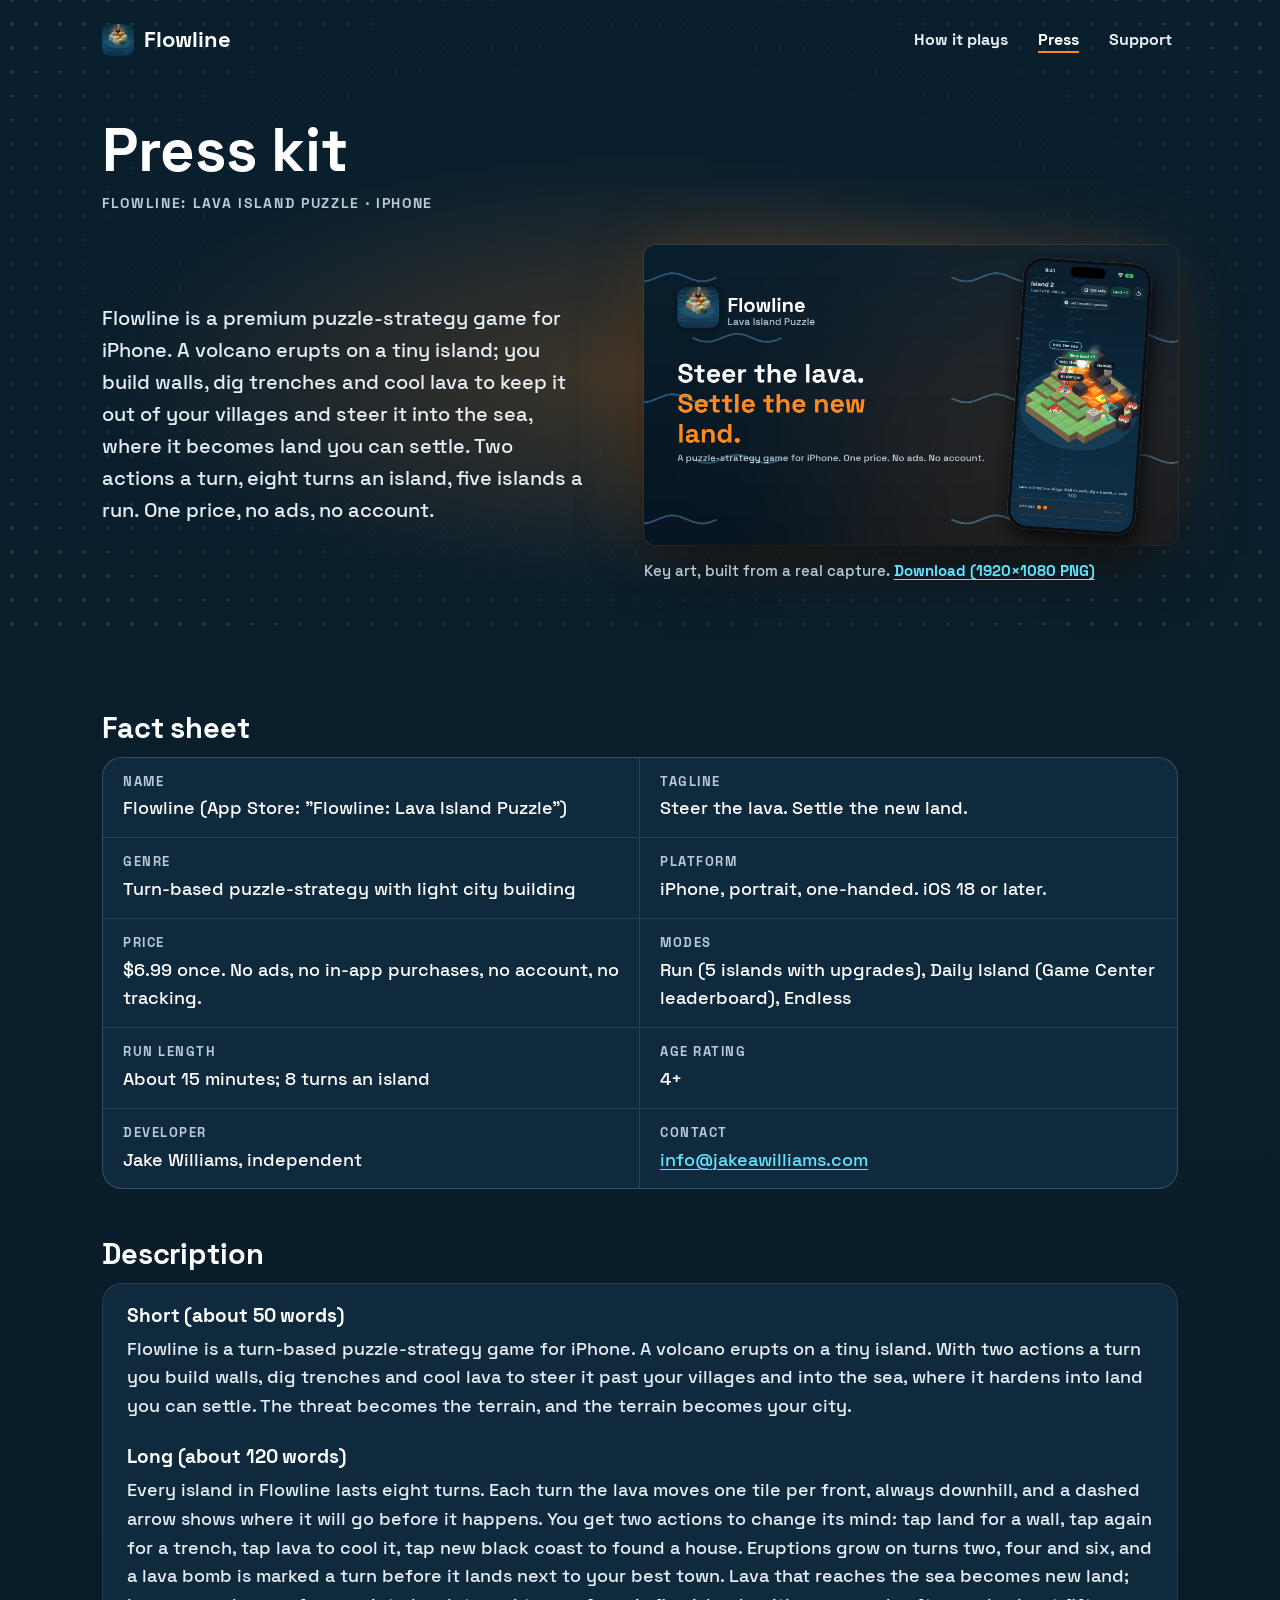
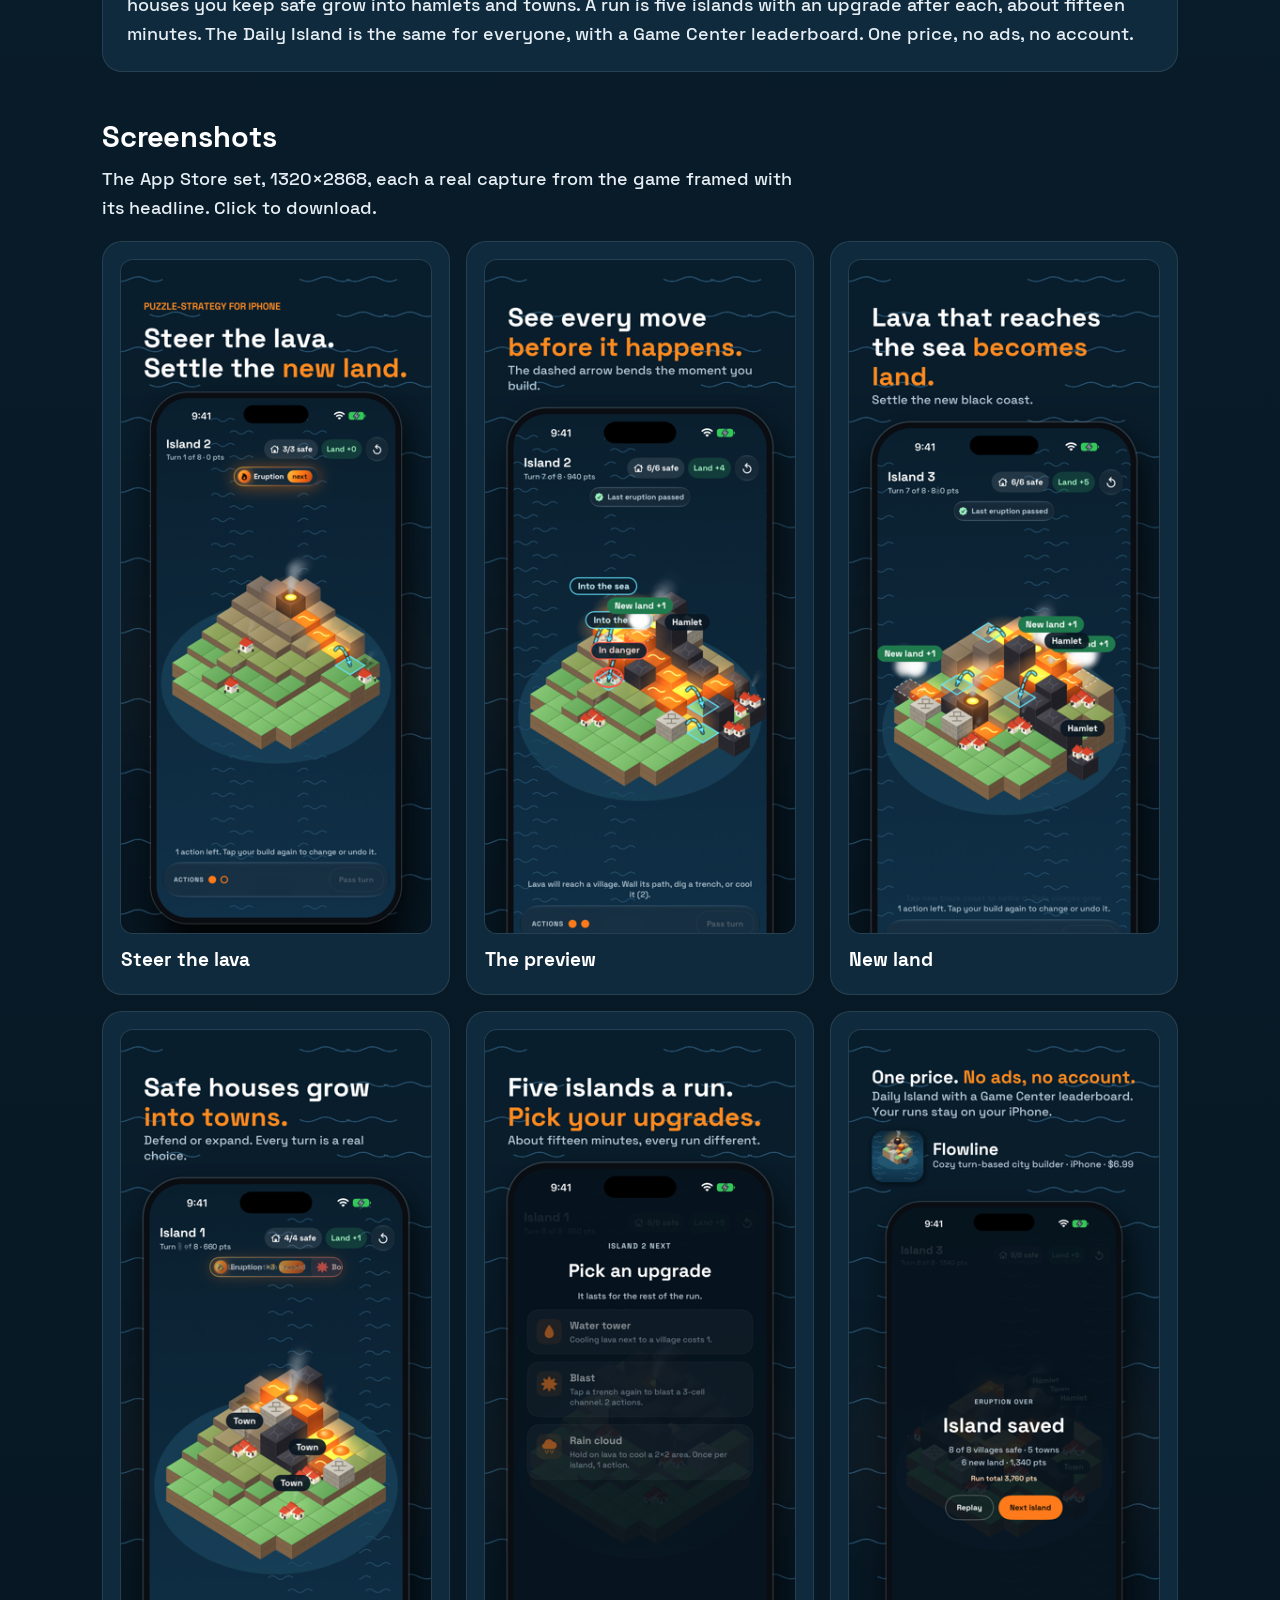
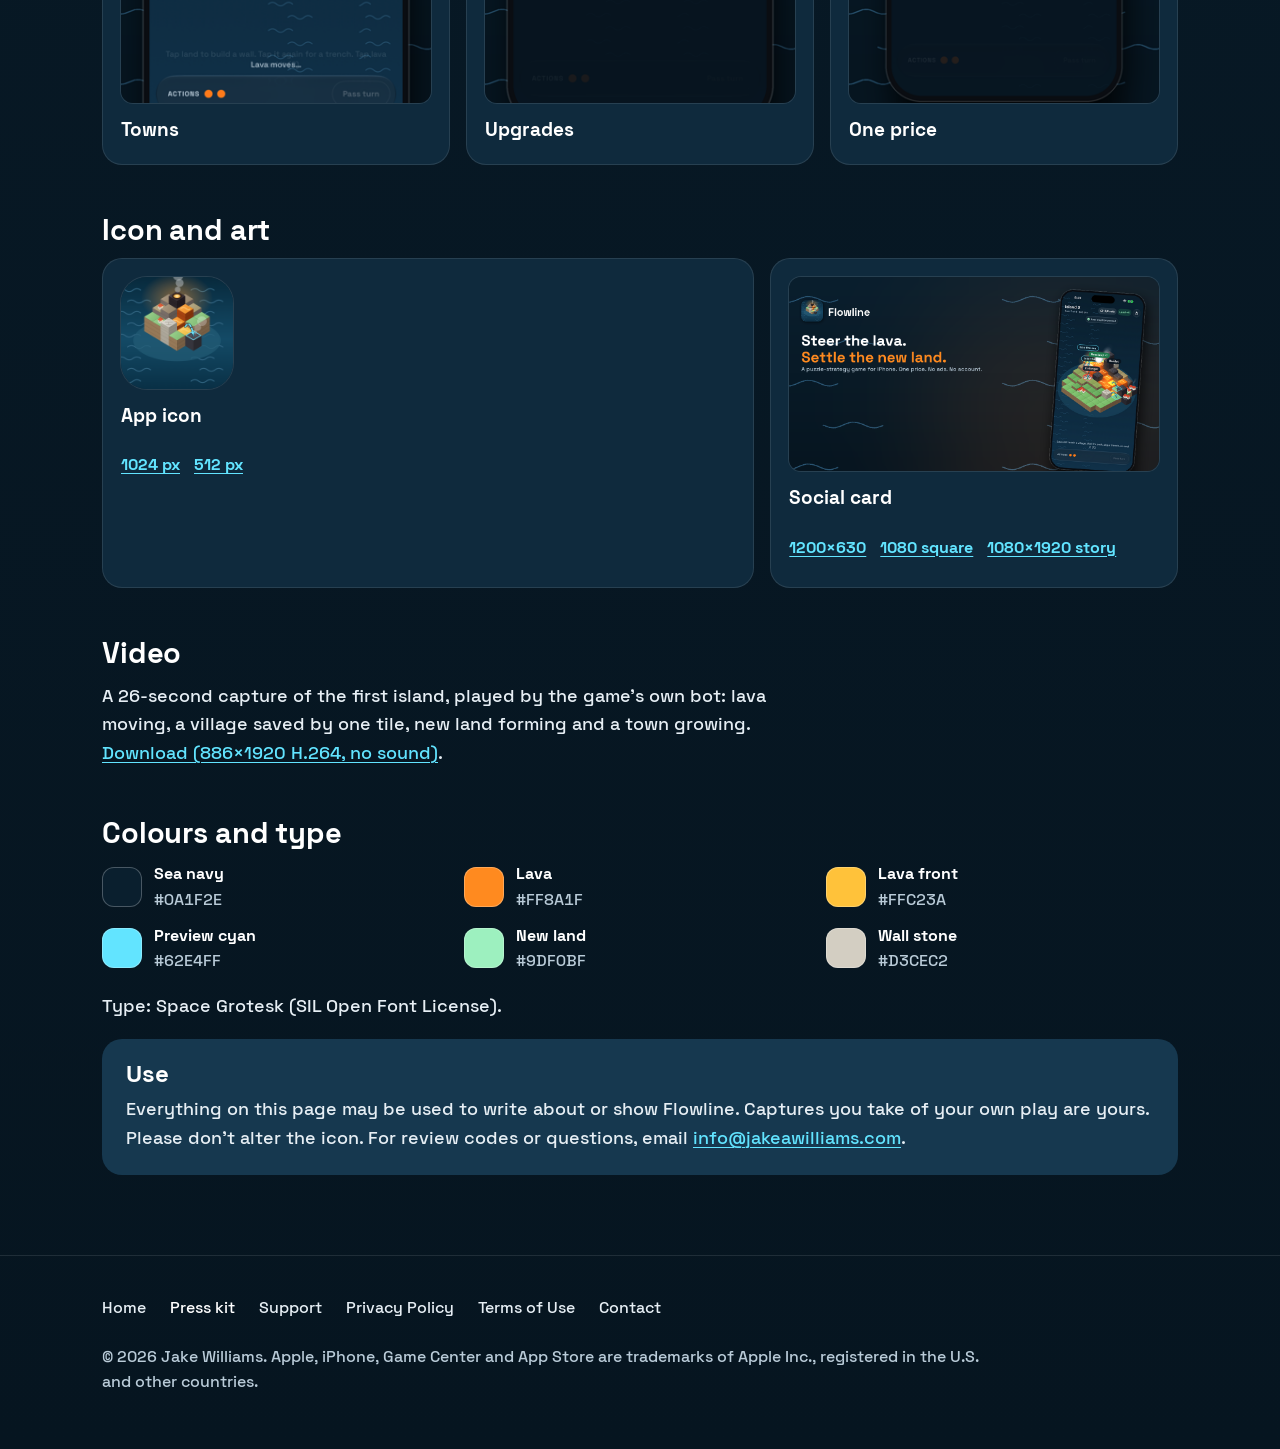
==== press.html @ 08a23396 "Press kit page, rendered store images, preview video and link preview Co-Authored-By: Claude Fable 5" ====
<!DOCTYPE html>
<html lang="en">
<head>
<meta charset="UTF-8">
<meta name="viewport" content="width=device-width, initial-scale=1">
<title>Flowline Press Kit</title>
<meta name="description" content="Press kit for Flowline: Lava Island Puzzle, a premium puzzle-strategy game for iPhone by Jake Williams. Fact sheet, description, icon, key art and screenshots.">
<meta name="color-scheme" content="dark">
<meta name="theme-color" content="#0A1F2E">
<link rel="canonical" href="https://jakeintech.github.io/flowline-site/press.html">
<link rel="icon" type="image/png" href="assets/img/favicon.png">
<link rel="apple-touch-icon" href="assets/img/apple-touch-icon.png">
<meta property="og:type" content="website">
<meta property="og:site_name" content="Flowline">
<meta property="og:title" content="Flowline Press Kit">
<meta property="og:description" content="Fact sheet, description, icon, key art and screenshots for Flowline: Lava Island Puzzle.">
<meta property="og:url" content="https://jakeintech.github.io/flowline-site/press.html">
<meta property="og:image" content="https://jakeintech.github.io/flowline-site/assets/img/og.png">
<meta name="twitter:card" content="summary_large_image">
<link rel="preload" href="assets/fonts/SpaceGrotesk-Bold.ttf" as="font" type="font/ttf" crossorigin>
<link rel="preload" href="assets/fonts/SpaceGrotesk-Medium.ttf" as="font" type="font/ttf" crossorigin>
<link rel="stylesheet" href="assets/site.css">
</head>
<body>
<a class="skip" href="#main">Skip to content</a>
<header class="wrap site-head">
  <a class="brand" href="./" aria-label="Flowline home">
    <img src="assets/img/icon-192.png" alt="" width="32" height="32">
    Flowline
  </a>
  <nav class="site-nav" aria-label="Site">
    <a href="./#how">How it plays</a>
    <a href="press.html" aria-current="page">Press</a>
    <a href="support.html">Support</a>
  </nav>
</header>
<main id="main">
<section class="press-top stage">
  <div class="doc wide">
    <h1>Press kit</h1>
    <p class="updated">Flowline: Lava Island Puzzle · iPhone</p>
    <div class="press-intro">
      <div>
        <p class="lede">Flowline is a premium puzzle-strategy game for iPhone. A volcano erupts on a tiny island; you build walls, dig trenches and cool lava to keep it out of your villages and steer it into the sea, where it becomes land you can settle. Two actions a turn, eight turns an island, five islands a run. One price, no ads, no account.</p>
      </div>
      <figure class="key-art">
        <img src="assets/press/flowline-key-art-1920x1080.png" width="1920" height="1080" alt="Flowline key art: the words Steer the lava, Settle the new land beside an iPhone showing the island mid-eruption with a dashed arrow marking where the lava goes next.">
        <figcaption>Key art, built from a real capture. <a href="assets/press/flowline-key-art-1920x1080.png" download>Download (1920×1080 PNG)</a></figcaption>
      </figure>
    </div>
  </div>
</section>

<div class="doc wide">
<h2>Fact sheet</h2>
<dl class="facts">
  <div><dt>Name</dt><dd>Flowline (App Store: "Flowline: Lava Island Puzzle")</dd></div>
  <div><dt>Tagline</dt><dd>Steer the lava. Settle the new land.</dd></div>
  <div><dt>Genre</dt><dd>Turn-based puzzle-strategy with light city building</dd></div>
  <div><dt>Platform</dt><dd>iPhone, portrait, one-handed. iOS 18 or later.</dd></div>
  <div><dt>Price</dt><dd>$6.99 once. No ads, no in-app purchases, no account, no tracking.</dd></div>
  <div><dt>Modes</dt><dd>Run (5 islands with upgrades), Daily Island (Game Center leaderboard), Endless</dd></div>
  <div><dt>Run length</dt><dd>About 15 minutes; 8 turns an island</dd></div>
  <div><dt>Age rating</dt><dd>4+</dd></div>
  <div><dt>Developer</dt><dd>Jake Williams, independent</dd></div>
  <div><dt>Contact</dt><dd><a href="mailto:info@jakeawilliams.com">info@jakeawilliams.com</a></dd></div>
</dl>

<h2>Description</h2>
<div class="copy">
<h3>Short (about 50 words)</h3>
<p>Flowline is a turn-based puzzle-strategy game for iPhone. A volcano erupts on a tiny island. With two actions a turn you build walls, dig trenches and cool lava to steer it past your villages and into the sea, where it hardens into land you can settle. The threat becomes the terrain, and the terrain becomes your city.</p>
<h3>Long (about 120 words)</h3>
<p>Every island in Flowline lasts eight turns. Each turn the lava moves one tile per front, always downhill, and a dashed arrow shows where it will go before it happens. You get two actions to change its mind: tap land for a wall, tap again for a trench, tap lava to cool it, tap new black coast to found a house. Eruptions grow on turns two, four and six, and a lava bomb is marked a turn before it lands next to your best town. Lava that reaches the sea becomes new land; houses you keep safe grow into hamlets and towns. A run is five islands with an upgrade after each, about fifteen minutes. The Daily Island is the same for everyone, with a Game Center leaderboard. One price, no ads, no account.</p>
</div>

<h2>Screenshots</h2>
<p class="measure">The App Store set, 1320×2868, each a real capture from the game framed with its headline. Click to download.</p>
<ul class="downloads">
  <li><a href="assets/press/screenshots/01-poster.png"><img src="assets/press/screenshots/01-poster-thumb.png" width="330" height="717" alt="Steer the lava. Settle the new land."></a><b>Steer the lava</b></li>
  <li><a href="assets/press/screenshots/02-preview.png"><img src="assets/press/screenshots/02-preview-thumb.png" width="330" height="717" alt="See every move before it happens."></a><b>The preview</b></li>
  <li><a href="assets/press/screenshots/03-land.png"><img src="assets/press/screenshots/03-land-thumb.png" width="330" height="717" alt="Lava that reaches the sea becomes land."></a><b>New land</b></li>
  <li><a href="assets/press/screenshots/04-towns.png"><img src="assets/press/screenshots/04-towns-thumb.png" width="330" height="717" alt="Safe houses grow into towns."></a><b>Towns</b></li>
  <li><a href="assets/press/screenshots/05-upgrades.png"><img src="assets/press/screenshots/05-upgrades-thumb.png" width="330" height="717" alt="Five islands a run. Pick your upgrades."></a><b>Upgrades</b></li>
  <li><a href="assets/press/screenshots/06-closing.png"><img src="assets/press/screenshots/06-closing-thumb.png" width="330" height="717" alt="One price. No ads, no account."></a><b>One price</b></li>
</ul>

<h2>Icon and art</h2>
<ul class="downloads art-list">
  <li><img class="icon" src="assets/press/flowline-icon-1024.png" width="112" height="112" alt="The Flowline app icon"><b>App icon</b><ul class="files"><li><a href="assets/press/flowline-icon-1024.png" download>1024 px</a></li><li><a href="assets/img/icon-512.png" download>512 px</a></li></ul></li>
  <li><img src="assets/press/flowline-social-1200x630.png" width="1200" height="630" alt="Link preview card: Flowline, Steer the lava, Settle the new land."><b>Social card</b><ul class="files"><li><a href="assets/press/flowline-social-1200x630.png" download>1200×630</a></li><li><a href="assets/press/flowline-square-1080.png" download>1080 square</a></li><li><a href="assets/press/flowline-story-1080x1920.png" download>1080×1920 story</a></li></ul></li>
</ul>

<h2>Video</h2>
<p class="measure">A 26-second capture of the first island, played by the game's own bot: lava moving, a village saved by one tile, new land forming and a town growing. <a href="assets/press/flowline-preview-886x1920.mp4" download>Download (886×1920 H.264, no sound)</a>.</p>

<h2>Colours and type</h2>
<ul class="swatches">
  <li><i style="background:#0A1F2E"></i><span><b>Sea navy</b>#0A1F2E</span></li>
  <li><i style="background:#FF8A1F"></i><span><b>Lava</b>#FF8A1F</span></li>
  <li><i style="background:#FFC23A"></i><span><b>Lava front</b>#FFC23A</span></li>
  <li><i style="background:#62E4FF"></i><span><b>Preview cyan</b>#62E4FF</span></li>
  <li><i style="background:#9DF0BF"></i><span><b>New land</b>#9DF0BF</span></li>
  <li><i style="background:#D3CEC2"></i><span><b>Wall stone</b>#D3CEC2</span></li>
</ul>
<p class="measure">Type: Space Grotesk (SIL Open Font License).</p>

<div class="callout">
  <h3>Use</h3>
  <p>Everything on this page may be used to write about or show Flowline. Captures you take of your own play are yours. Please don't alter the icon. For review codes or questions, email <a href="mailto:info@jakeawilliams.com">info@jakeawilliams.com</a>.</p>
</div>
</div>
</main>
<footer class="site-foot">
  <div class="wrap">
    <nav aria-label="Footer">
      <a href="./">Home</a>
      <a href="press.html" aria-current="page">Press kit</a>
      <a href="support.html">Support</a>
      <a href="privacy-policy.html">Privacy Policy</a>
      <a href="terms-of-service.html">Terms of Use</a>
      <a href="mailto:info@jakeawilliams.com">Contact</a>
    </nav>
    <p>&copy; 2026 Jake Williams. Apple, iPhone, Game Center and App Store are trademarks of Apple Inc., registered in the U.S. and other countries.</p>
  </div>
</footer>
</body>
</html>
---- assets/site.css ----
/* Flowline site. The game's palette: sea navy #0A1F2E down to #061520, lava #FF8A1F, lava front
   #FFC23A, preview cyan #62E4FF, new-land green #9DF0BF, white text #FFFFFF and secondary #B9CBD8, as in
   the app's Palette.swift. The site is dark in every theme, like the game. Type: Space Grotesk, SIL Open
   Font License, self-hosted (see fonts/OFL-SpaceGrotesk.txt). No third-party requests. */
@font-face { font-family: "Space Grotesk"; src: url("fonts/SpaceGrotesk-Medium.ttf") format("truetype"); font-weight: 500; font-style: normal; font-display: swap; }
@font-face { font-family: "Space Grotesk"; src: url("fonts/SpaceGrotesk-Bold.ttf") format("truetype"); font-weight: 700; font-style: normal; font-display: swap; }

:root {
  /* game palette */
  --night-top: #0A1F2E;
  --night-bottom: #061520;
  --ember: #FF8A1F;
  --teal: #62E4FF;
  --parchment: #FFFFFF;
  --dim: #B9CBD8;

  --bg: #0A1F2E;
  --bg2: #103149;
  --card: #0F2A3D;        /* raised panels: white 14.9:1, dim 9.6:1, lava 7.3:1 */
  --ink: #FFFFFF;         /* headings: 16.3:1 on --bg */
  --ink2: #E6EEF4;        /* body: 13.6:1 */
  --ink3: #B9CBD8;        /* muted: 9.4:1 */
  --line: rgba(255, 255, 255, 0.10);
  --line2: rgba(255, 255, 255, 0.18);
  --link: #62E4FF;        /* preview cyan: 11.3:1 */
  --link-hover: #FFC23A;
  --accent: #FF8A1F;      /* lava: 7.9:1 on --bg */
  --btn-bg: #FF8A1F;
  --btn-ink: #1A0E05;     /* 8.6:1 */
  --btn-hover: #FFA04A;
  --focus: #62E4FF;
  --icon: #62E4FF;
  --icon-bg: rgba(98, 228, 255, 0.12);
  --feature-bg: #16384F;
  --feature-ink: #FFFFFF;
  --feature-ink2: #E6EEF4;
  --feature-link: #FFC23A;
  --glow: rgba(255, 138, 31, 0.22);
  --dot: rgba(255, 255, 255, 0.14);
  --shadow: 0 24px 48px -20px rgba(0, 0, 0, 0.75);
  --art-shadow: 0 30px 60px -18px rgba(0, 0, 0, 0.8), 0 0 0 1px rgba(255, 255, 255, 0.08), 0 0 80px -20px rgba(255, 138, 31, 0.35);

  --sans: "Space Grotesk", -apple-system, BlinkMacSystemFont, "Helvetica Neue", Arial, sans-serif;
  --gutter: 16px;
  --wide: 1140px;
  --text: 700px;
  --radius: 20px;
  color-scheme: dark;
}
* { box-sizing: border-box; }
html { -webkit-text-size-adjust: 100%; background: var(--night-bottom); }
body {
  margin: 0;
  background: linear-gradient(180deg, var(--night-top), var(--night-bottom)) top / 100% 100% no-repeat, var(--night-bottom);
  color: var(--ink2);
  font-family: var(--sans);
  font-size: 18px;
  line-height: 1.6;
  -webkit-font-smoothing: antialiased;
  overflow-wrap: break-word;
}
img, svg { max-width: 100%; height: auto; display: block; }
a { color: var(--link); text-underline-offset: 3px; text-decoration-thickness: 1px; }
a:hover { color: var(--link-hover); }
:focus-visible { outline: 3px solid var(--focus); outline-offset: 3px; border-radius: 6px; }
h1, h2, h3 { color: var(--ink); font-family: var(--sans); font-weight: 700; line-height: 1.1; letter-spacing: -0.005em; text-wrap: balance; margin: 0; }
p { margin: 0 0 1em; text-wrap: pretty; }
strong, b { font-weight: 700; }
.wrap { max-width: var(--wide); margin: 0 auto; padding: 0 var(--gutter); }
.skip { position: absolute; left: -999px; top: 12px; z-index: 10; background: var(--btn-bg); color: var(--btn-ink); padding: 10px 16px; border-radius: 999px; font-weight: 700; text-decoration: none; }
.skip:focus { left: var(--gutter); }
.nb { white-space: nowrap; }
.ember { color: var(--accent); }
.cyan { color: var(--teal); }

.tag {
  font-size: 14px;
  font-weight: 700;
  letter-spacing: 0.14em;
  text-transform: uppercase;
  color: var(--accent);
  margin: 0 0 12px;
}

/* Header */
.site-head { position: relative; z-index: 1; display: flex; flex-wrap: wrap; align-items: center; justify-content: space-between; gap: 4px 12px; padding-top: 14px; padding-bottom: 14px; }
.brand { display: inline-flex; align-items: center; gap: 10px; color: var(--ink); text-decoration: none; font-weight: 700; font-size: 22px; min-height: 44px; }
.brand img { width: 32px; height: 32px; border-radius: 8px; }
.site-nav { display: flex; align-items: center; gap: 2px; font-size: 16px; font-weight: 700; margin-right: -6px; }
.site-nav a { display: inline-flex; align-items: center; min-height: 44px; color: var(--ink2); text-decoration: none; padding: 0 6px; border-radius: 10px; }
.site-nav a:hover { color: var(--ink); background: var(--bg2); }
.site-nav a[aria-current="page"] { color: var(--ink); text-decoration: underline; text-decoration-color: var(--accent); text-decoration-thickness: 2px; text-underline-offset: 6px; }

/* Buttons and the store call to action */
.btn {
  display: inline-flex; align-items: center; justify-content: center; gap: 10px;
  min-height: 52px; padding: 0 24px;
  background: var(--btn-bg); color: var(--btn-ink);
  border-radius: 999px; text-decoration: none;
  font-weight: 700; font-size: 18px;
  transition: background-color 0.15s ease;
}
.btn:hover { background: var(--btn-hover); color: var(--btn-ink); }
.btn svg { width: 20px; height: 20px; flex: none; }
.soon {
  display: inline-flex; align-items: center; gap: 10px; min-height: 52px; padding: 0 22px;
  border: 1.5px solid var(--line2); border-radius: 999px; color: var(--ink); font-weight: 700; font-size: 17px;
  background: var(--card);
}
.soon svg { width: 20px; height: 20px; flex: none; color: var(--accent); }
.fine { font-size: 16px; color: var(--ink3); margin: 16px 0 0; }

/* The night stage, after the store set's background (render.py background()): an ember glow low in the
   middle, and a dot grid that is clear in the middle and stronger toward the edges. Drawn in
   pseudo-elements so a stage can reach up behind the header with --stage-top. */
.stage { position: relative; isolation: isolate; --stage-top: 0px; }
.stage::before, .stage::after { content: ""; position: absolute; inset: var(--stage-top) 0 0; pointer-events: none; }
.stage::before {
  z-index: -2;
  background: radial-gradient(ellipse 60% 45% at 50% 62%, var(--glow), transparent 70%);
}
.stage::after {
  z-index: -1;
  background: radial-gradient(circle, var(--dot) 1.2px, transparent 1.7px) 0 0 / 20px 20px;
  -webkit-mask-image: radial-gradient(ellipse farthest-corner at 50% 50%, transparent 30%, rgba(0, 0, 0, 0.15) 50%, rgba(0, 0, 0, 0.5) 72%, #000 90%);
  mask-image: radial-gradient(ellipse farthest-corner at 50% 50%, transparent 30%, rgba(0, 0, 0, 0.15) 50%, rgba(0, 0, 0, 0.5) 72%, #000 90%);
}

/* Hero */
.hero { padding: 16px 0 64px; }
.hero.stage { --stage-top: -140px; }
.hero-grid { display: grid; gap: 36px; align-items: center; }
.hero-icon { width: 76px; height: 76px; border-radius: 18px; margin-bottom: 22px; box-shadow: 0 14px 30px -12px rgba(0, 0, 0, 0.8), 0 0 0 1px var(--line); }
.hero h1 { font-size: clamp(40px, 10vw, 68px); line-height: 1.02; }
.hero h1 .line { display: block; }
.hero h1 .line + .line { color: var(--accent); }
.hero .lede { font-size: clamp(19px, 2.3vw, 22px); color: var(--ink2); max-width: 31em; margin: 20px 0 28px; }
.hero-cta { display: flex; flex-wrap: wrap; align-items: center; gap: 12px 20px; }
.hero-cta > a:not(.btn) { display: inline-flex; align-items: center; min-height: 44px; font-weight: 700; }
.art { margin: 0; }
.art img { width: 100%; border-radius: 14px; box-shadow: var(--art-shadow); }
.art figcaption { font-size: 15px; color: var(--ink3); margin-top: 16px; }

/* Sections */
.section { padding: 72px 0; border-top: 1px solid var(--line); }
.section h2 { font-size: clamp(32px, 5.6vw, 50px); line-height: 1.06; max-width: 18em; }
.section h2 .accent { color: var(--accent); }
.section .intro { max-width: 36em; margin: 16px 0 0; font-size: 19px; }
.section .note { max-width: 40em; margin: 14px 0 0; font-size: 16px; color: var(--ink3); }

/* Line icons */
.ico { display: inline-grid; place-items: center; width: 52px; height: 52px; border-radius: 15px; background: var(--icon-bg); color: var(--icon); flex: none; }
.ico svg { width: 30px; height: 30px; }
.ico.warm { background: rgba(255, 138, 31, 0.14); color: var(--accent); }

/* How it plays */
.steps { list-style: none; margin: 36px 0 0; padding: 0; display: grid; gap: 16px; }
.steps li { background: var(--card); border: 1px solid var(--line); border-radius: var(--radius); padding: 24px; }
.steps .ico { margin-bottom: 16px; }
.steps .n { font-size: 14px; font-weight: 700; letter-spacing: 0.14em; text-transform: uppercase; color: var(--accent); display: block; margin-bottom: 4px; }
.steps h3 { font-size: 27px; margin-bottom: 8px; }
.steps p { margin: 0; }

/* Screenshots: the App Store set, each already framed with its headline */
.shots { display: grid; grid-template-columns: 1fr; gap: 20px; margin: 32px 0 0; padding: 0; list-style: none; }
.shots img { width: 100%; border-radius: 14px; box-shadow: var(--shadow); }

/* Feature grid */
.grid { display: grid; grid-template-columns: 1fr; gap: 1px; background: var(--line); border: 1px solid var(--line); border-radius: var(--radius); overflow: hidden; margin-top: 36px; }
.grid > div { background: var(--card); padding: 24px; }
.grid .ico { margin-bottom: 14px; }
.grid h3 { font-weight: 700; font-size: 21px; margin-bottom: 6px; }
.grid p { font-size: 17px; margin: 0; color: var(--ink3); }

/* Four survivors */
.crew { list-style: none; margin: 36px 0 0; padding: 0; display: grid; gap: 12px; }
.crew li { display: flex; gap: 16px; align-items: flex-start; background: var(--card); border: 1px solid var(--line); border-radius: 18px; padding: 20px; }
.crew b { display: block; color: var(--ink); font-size: 21px; font-weight: 700; line-height: 1.2; margin: 2px 0 4px; }
.crew span { display: block; font-size: 17px; color: var(--ink3); line-height: 1.5; }
.crew .unlock { margin-top: 8px; font-size: 15px; color: var(--ink3); }

/* Ways to play */
.modes { list-style: none; margin: 36px 0 0; padding: 0; display: grid; gap: 14px; }
.modes li { border-radius: var(--radius); padding: 24px; background: var(--card); border: 1px solid var(--line); }
.modes h3 { font-size: 27px; margin-bottom: 6px; }
.modes p { margin: 0; }
.modes .lead { background: var(--feature-bg); border-color: rgba(255, 138, 31, 0.35); color: var(--feature-ink2); }
.modes .lead h3 { color: var(--feature-ink); }
.modes .lead a { color: var(--feature-link); }

/* Comfort and privacy */
.split { display: grid; gap: 16px; margin-top: 36px; }
.panel { background: var(--card); border: 1px solid var(--line); border-radius: var(--radius); padding: 26px; }
.panel h3 { font-size: 27px; margin-bottom: 10px; }
.panel ul { margin: 0; padding: 0; list-style: none; }
.panel li { padding: 10px 0 10px 24px; border-top: 1px solid var(--line); position: relative; }
.panel li::before { content: ""; position: absolute; left: 2px; top: 21px; width: 9px; height: 9px; border-radius: 50%; background: var(--icon); }
.panel.privacy { background: var(--feature-bg); border-color: rgba(98, 228, 255, 0.3); color: var(--feature-ink2); }
.panel.privacy h3 { color: var(--feature-ink); }
.panel.privacy a { color: var(--feature-link); }
.panel.privacy .label { display: inline-block; margin-bottom: 14px; padding: 6px 12px; border-radius: 999px; background: rgba(98, 228, 255, 0.14); color: var(--feature-ink); font-weight: 700; font-size: 15px; }
.panel.privacy p:last-child { margin-bottom: 0; }
.panel.privacy ul { margin: 0 0 18px; }
.panel.privacy li::before { background: var(--accent); }

/* Closing */
.closing { padding: 88px 0; text-align: center; border-top: 1px solid var(--line); }
.closing img { width: 88px; height: 88px; border-radius: 21px; margin: 0 auto 22px; box-shadow: 0 14px 30px -12px rgba(0, 0, 0, 0.8), 0 0 60px -10px rgba(98, 228, 255, 0.45); }
.closing h2 { font-size: clamp(34px, 6.4vw, 58px); line-height: 1.06; margin-bottom: 14px; }
.closing p { max-width: 30em; margin: 0 auto 26px; }
.closing .hero-cta { justify-content: center; }

/* Footer */
.site-foot { border-top: 1px solid var(--line); padding: 30px 0 48px; font-size: 16px; color: var(--ink3); }
.site-foot nav { display: flex; flex-wrap: wrap; gap: 0 4px; margin: 0 0 14px -10px; }
.site-foot nav a { display: inline-flex; align-items: center; min-height: 44px; color: var(--ink2); text-decoration: none; padding: 0 10px; border-radius: 10px; }
.site-foot nav a:hover { color: var(--ink); background: var(--bg2); }
.site-foot nav a[aria-current="page"] { color: var(--ink); }
.site-foot p { margin: 0 0 6px; max-width: 56em; }

/* FAQ */
.faq { max-width: var(--text); margin-top: 16px; }
.faq details { border-top: 1px solid var(--line2); }
.faq details:last-child { border-bottom: 1px solid var(--line2); }
.faq summary { cursor: pointer; list-style: none; padding: 14px 40px 14px 0; min-height: 44px; position: relative; color: var(--ink); font-weight: 700; font-size: 19px; }
.faq summary::-webkit-details-marker { display: none; }
.faq summary::after { content: "+"; position: absolute; right: 6px; top: 8px; font-weight: 700; font-size: 28px; line-height: 1.2; color: var(--accent); }
.faq details[open] summary::after { content: "\2013"; }
.faq details p { margin: 0 0 18px; max-width: 36em; }

/* Text pages: privacy, terms, support, press */
.doc { max-width: var(--text); margin: 0 auto; padding: 24px var(--gutter) 80px; }
.doc.wide { max-width: var(--wide); }
.doc h1 { font-size: clamp(40px, 7.4vw, 60px); line-height: 1.04; margin-bottom: 10px; }
.doc .updated { font-size: 14px; font-weight: 700; letter-spacing: 0.12em; text-transform: uppercase; color: var(--ink3); margin-bottom: 30px; }
.doc h2 { font-size: 29px; line-height: 1.15; margin: 48px 0 12px; }
.doc h3 { font-weight: 700; font-size: 19px; margin: 26px 0 8px; }
.doc ul, .doc ol { padding-left: 20px; margin: 0 0 1em; }
.doc li { margin-bottom: 6px; }
.doc strong { color: var(--ink); }
.doc .lede { font-size: 20px; max-width: 34em; }
.measure { max-width: var(--text); }
.summary { background: var(--card); border: 1px solid var(--line2); border-radius: var(--radius); padding: 22px 24px; margin: 0 0 12px; }
.summary p:last-child, .summary ul:last-child { margin-bottom: 0; }
.table-wrap { overflow-x: auto; margin: 0 0 1em; border: 1px solid var(--line2); border-radius: 14px; }
table { border-collapse: collapse; width: 100%; min-width: 520px; font-size: 16px; }
th, td { text-align: left; vertical-align: top; padding: 12px 14px; border-bottom: 1px solid var(--line); }
tr:last-child td { border-bottom: 0; }
th { font-size: 13px; font-weight: 700; letter-spacing: 0.12em; text-transform: uppercase; color: var(--ink3); background: var(--bg2); }
td:first-child { color: var(--ink); }
@media (max-width: 559px) {
  /* stack the table on phones so no column hides behind a sideways scroll */
  .table-wrap { overflow: visible; }
  table { min-width: 0; }
  thead { position: absolute; width: 1px; height: 1px; overflow: hidden; clip-path: inset(50%); }
  table, tbody, tr, td { display: block; }
  tr { border-bottom: 1px solid var(--line2); padding: 6px 0; }
  tr:last-child { border-bottom: 0; }
  td { border-bottom: 0; padding: 6px 16px; }
  td[data-label]::before { content: attr(data-label); display: block; font-size: 13px; font-weight: 700; letter-spacing: 0.12em; text-transform: uppercase; color: var(--ink3); }
  td:first-child { font-weight: 700; }
  td:first-child::before { display: none; }
}
.contact-card { background: var(--card); border: 1.5px solid var(--line2); border-left: 6px solid var(--ember); border-radius: var(--radius); padding: 22px 24px; margin: 0 0 20px; }
.contact-card h2 { margin-top: 0; }
.contact-card p:last-child { margin-bottom: 0; }

/* Press kit */
.press-top { padding: 8px 0 40px; }
.press-top.stage { --stage-top: -140px; }
.press-top .doc { padding-bottom: 0; }
.press-intro { display: grid; gap: 28px; align-items: center; }
.press-intro .lede { margin-bottom: 0; }
.key-art { margin: 0; }
.key-art img { border-radius: 12px; box-shadow: var(--art-shadow); }
.key-art figcaption { font-size: 15px; color: var(--ink3); margin-top: 14px; }
.key-art figcaption a { font-weight: 700; }
.facts { display: grid; grid-template-columns: 1fr; margin: 0; background: var(--card); border: 1px solid var(--line2); border-radius: var(--radius); overflow: hidden; }
.facts > div { padding: 14px 20px; border-top: 1px solid var(--line); }
.facts > div:first-child { border-top: 0; }
.facts dt { font-size: 13px; font-weight: 700; letter-spacing: 0.12em; text-transform: uppercase; color: var(--ink3); }
.facts dd { margin: 2px 0 0; color: var(--ink); }
.copy { background: var(--card); border: 1px solid var(--line); border-radius: var(--radius); padding: 22px 24px; }
.copy h3:first-child { margin-top: 0; }
.copy p:last-child, .copy ul:last-child { margin-bottom: 0; }
.downloads { list-style: none; margin: 20px 0 0; padding: 0; display: grid; gap: 16px; }
.downloads > li { background: var(--card); border: 1px solid var(--line); border-radius: var(--radius); padding: 18px; display: flex; flex-direction: column; gap: 12px; }
.downloads img { border-radius: 12px; box-shadow: 0 0 0 1px var(--line); }
.downloads .icon { width: 112px; height: 112px; border-radius: 26px; }
.downloads b { display: block; color: var(--ink); font-size: 19px; }
.downloads .files { display: flex; flex-wrap: wrap; gap: 0 14px; margin: 0; padding: 0; list-style: none; font-size: 16px; }
.downloads .files a { display: inline-flex; align-items: center; min-height: 44px; font-weight: 700; }
.swatches { list-style: none; margin: 16px 0 0; padding: 0; display: grid; grid-template-columns: repeat(2, 1fr); gap: 10px; }
.swatches li { display: flex; align-items: center; gap: 12px; font-size: 16px; }
.swatches i { width: 40px; height: 40px; border-radius: 12px; flex: none; box-shadow: inset 0 0 0 1px rgba(255, 255, 255, 0.25); }
.swatches b { display: block; color: var(--ink); }
.swatches span { color: var(--ink3); font-variant-numeric: tabular-nums; }
.doc .downloads, .doc .swatches, .doc .files { padding-left: 0; }
.doc .downloads li, .doc .swatches li { margin-bottom: 0; }
.callout { background: var(--feature-bg); color: var(--feature-ink2); border-radius: var(--radius); padding: 22px 24px; }
.callout h3 { color: var(--feature-ink); font-weight: 700; font-size: 24px; margin: 0 0 8px; }
.callout p:last-child { margin-bottom: 0; }

@media (min-width: 560px) {
  .crew { grid-template-columns: 1fr 1fr; }
  .downloads { grid-template-columns: 1fr 1fr; }
  .swatches { grid-template-columns: repeat(3, 1fr); }
}
@media (min-width: 720px) {
  :root { --gutter: 32px; }
  .stage::after { background-size: 24px 24px; background-image: radial-gradient(circle, var(--dot) 1.5px, transparent 2px); }
  .press-top { padding: 16px 0 56px; }
  .site-head { padding-top: 18px; padding-bottom: 18px; }
  .site-nav { gap: 6px; }
  .site-nav a { padding: 0 12px; }
  .hero { padding: 32px 0 80px; }
  .steps { grid-template-columns: repeat(3, 1fr); }
  .shots { grid-template-columns: 1fr 1fr; gap: 24px; }
  .shots > li:first-child { grid-column: span 2; }
  .grid { grid-template-columns: repeat(2, 1fr); }
  .modes { grid-template-columns: repeat(2, 1fr); }
  .modes .lead { grid-column: span 2; }
  .split { grid-template-columns: 1fr 1fr; }
  .section { padding: 104px 0; }
  .facts { grid-template-columns: 1fr 1fr; }
  .facts > div:nth-child(2) { border-top: 0; }
  .facts > div:nth-child(odd) { border-right: 1px solid var(--line); }
}
@media (min-width: 960px) {
  .hero-grid { grid-template-columns: minmax(0, 1.1fr) minmax(0, 1fr); gap: 56px; }
  .hero h1 { font-size: min(60px, 5vw); }
  .grid { grid-template-columns: repeat(3, 1fr); }
  .modes { grid-template-columns: 1.4fr 1fr 1fr; }
  .modes .lead { grid-column: auto; }
  .downloads { grid-template-columns: repeat(3, 1fr); }
  .downloads.art-list { grid-template-columns: 1.6fr 1fr; }
  .press-intro { grid-template-columns: minmax(0, 1fr) minmax(0, 1.1fr); gap: 56px; }
}
@media (prefers-reduced-motion: no-preference) {
  html { scroll-behavior: smooth; }
}
@media (prefers-reduced-motion: reduce) {
  .btn { transition: none; }
}
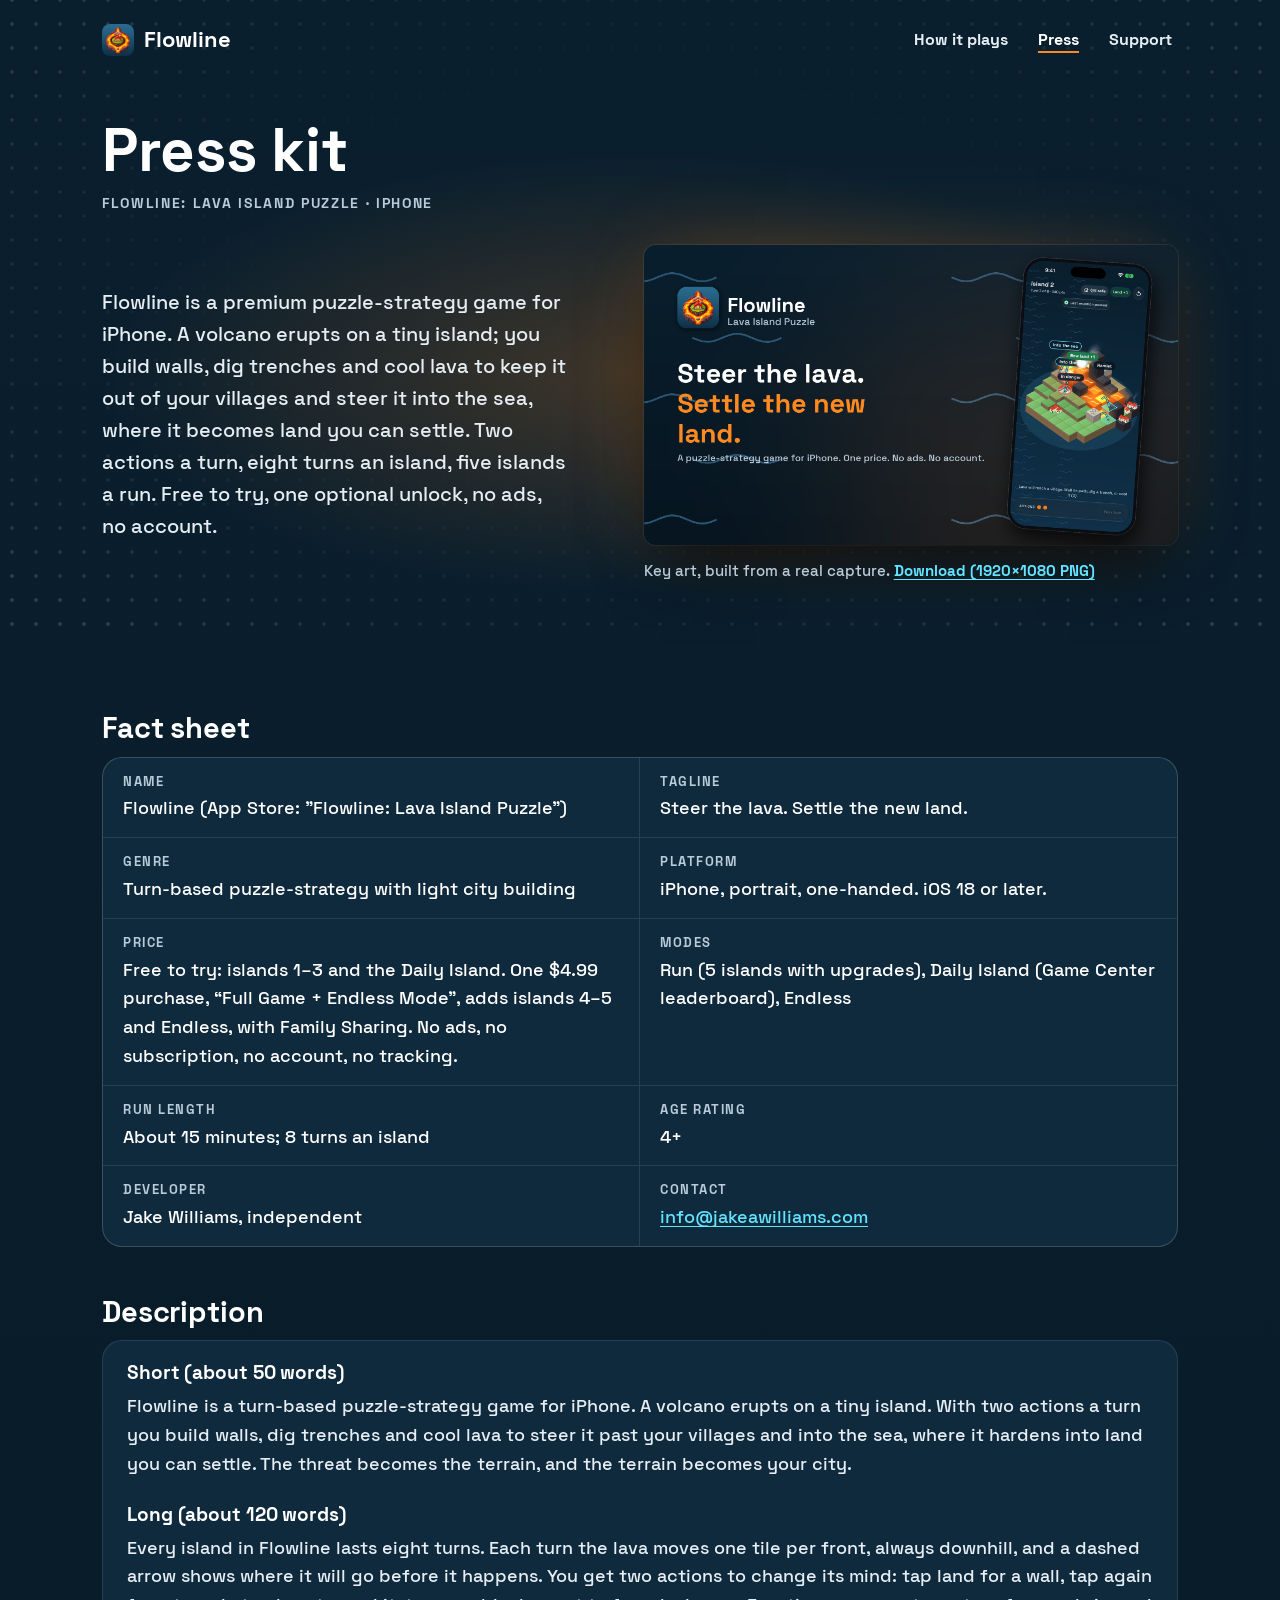
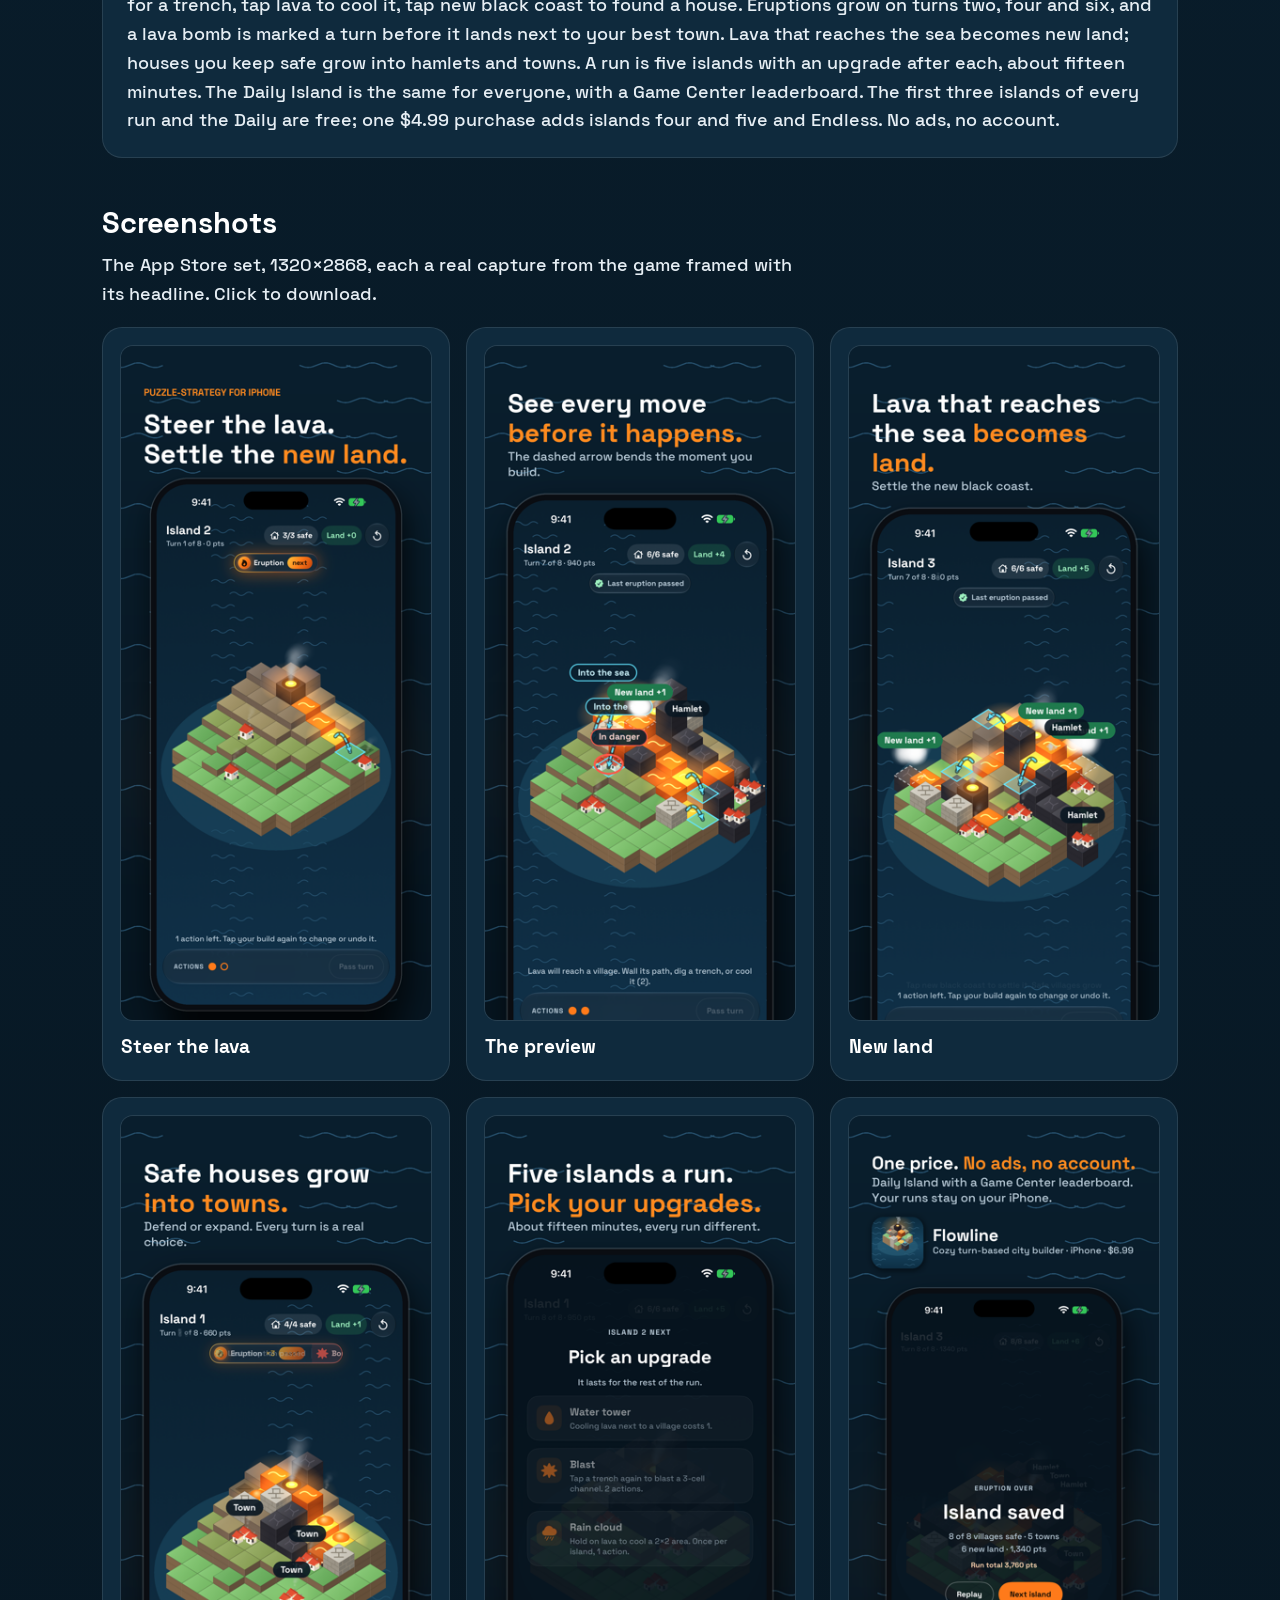
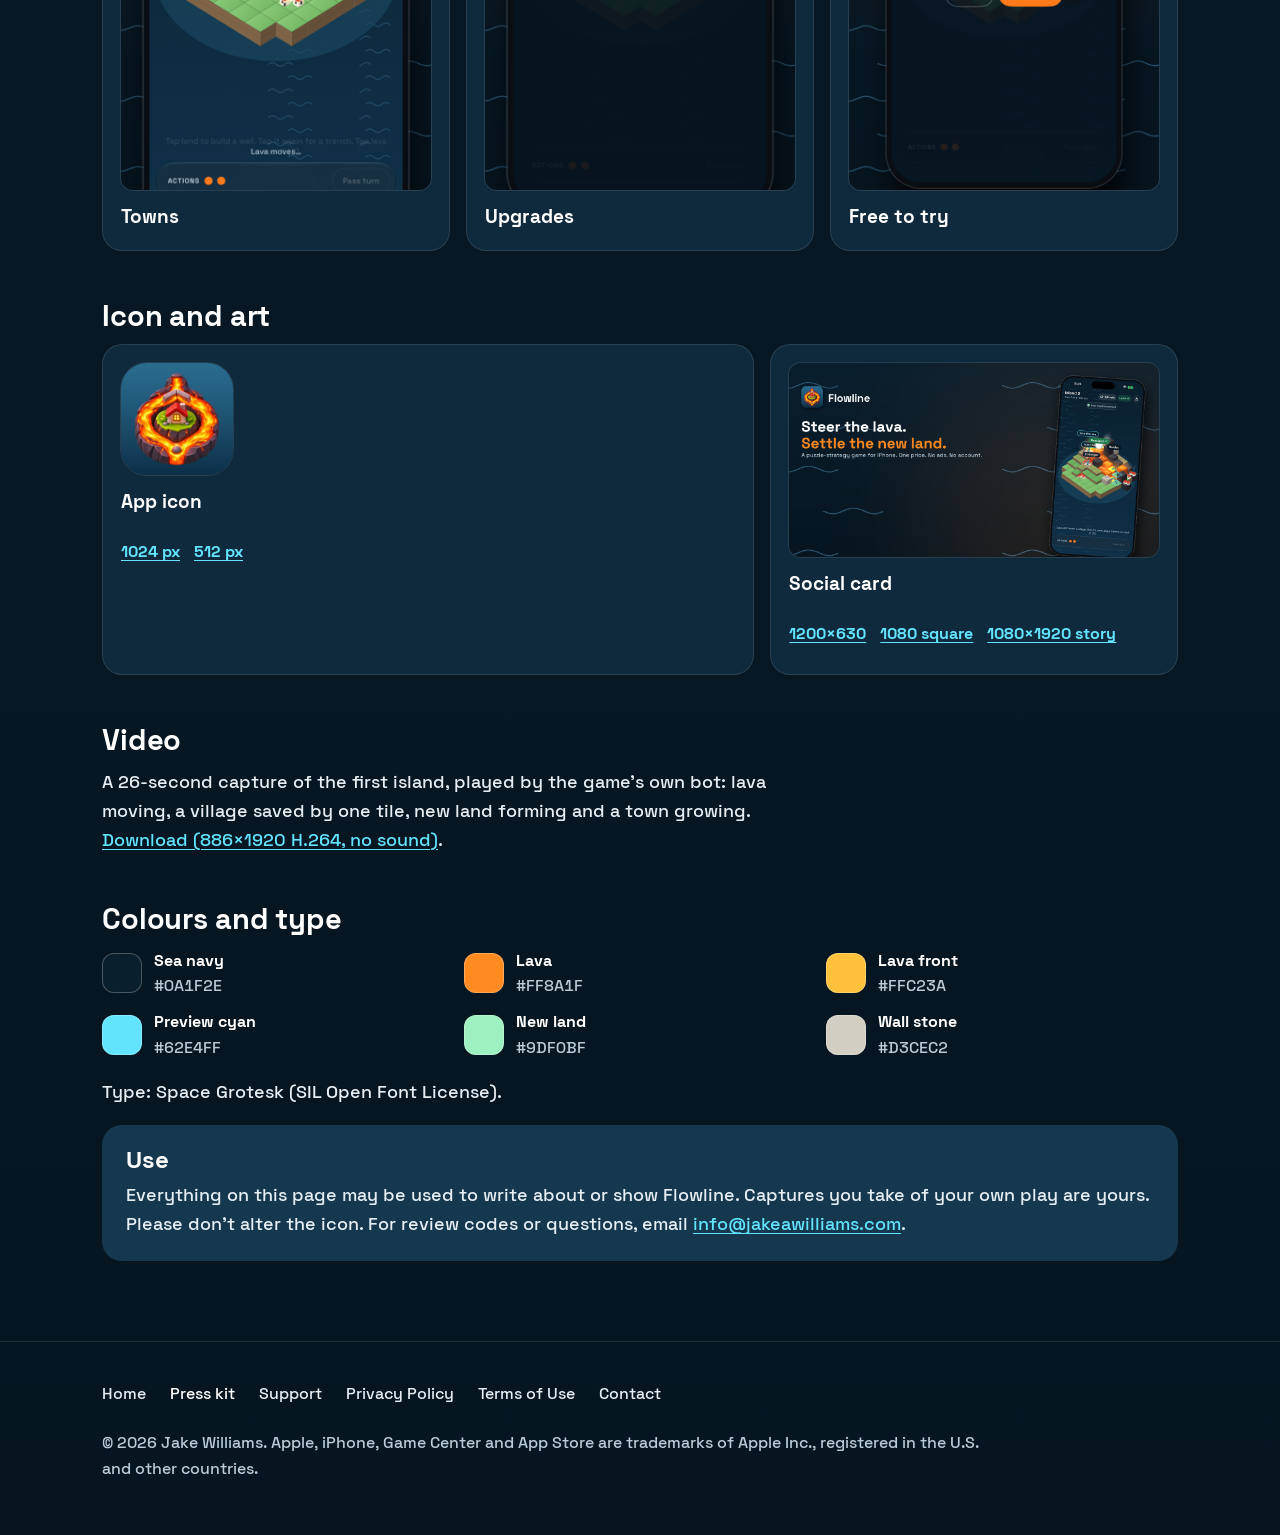
==== commit 479f1a06: "The site tells the truth about the price The game is free to try with one optional unlock, and the s" ====
--- a/press.html
+++ b/press.html
@@ -41,7 +41,7 @@
     <p class="updated">Flowline: Lava Island Puzzle · iPhone</p>
     <div class="press-intro">
       <div>
-        <p class="lede">Flowline is a premium puzzle-strategy game for iPhone. A volcano erupts on a tiny island; you build walls, dig trenches and cool lava to keep it out of your villages and steer it into the sea, where it becomes land you can settle. Two actions a turn, eight turns an island, five islands a run. One price, no ads, no account.</p>
+        <p class="lede">Flowline is a premium puzzle-strategy game for iPhone. A volcano erupts on a tiny island; you build walls, dig trenches and cool lava to keep it out of your villages and steer it into the sea, where it becomes land you can settle. Two actions a turn, eight turns an island, five islands a run. Free to try, one optional unlock, no ads, no account.</p>
       </div>
       <figure class="key-art">
         <img src="assets/press/flowline-key-art-1920x1080.png" width="1920" height="1080" alt="Flowline key art: the words Steer the lava, Settle the new land beside an iPhone showing the island mid-eruption with a dashed arrow marking where the lava goes next.">
@@ -58,7 +58,7 @@
   <div><dt>Tagline</dt><dd>Steer the lava. Settle the new land.</dd></div>
   <div><dt>Genre</dt><dd>Turn-based puzzle-strategy with light city building</dd></div>
   <div><dt>Platform</dt><dd>iPhone, portrait, one-handed. iOS 18 or later.</dd></div>
-  <div><dt>Price</dt><dd>$6.99 once. No ads, no in-app purchases, no account, no tracking.</dd></div>
+  <div><dt>Price</dt><dd>Free to try: islands 1–3 and the Daily Island. One $4.99 purchase, “Full Game + Endless Mode”, adds islands 4–5 and Endless, with Family Sharing. No ads, no subscription, no account, no tracking.</dd></div>
   <div><dt>Modes</dt><dd>Run (5 islands with upgrades), Daily Island (Game Center leaderboard), Endless</dd></div>
   <div><dt>Run length</dt><dd>About 15 minutes; 8 turns an island</dd></div>
   <div><dt>Age rating</dt><dd>4+</dd></div>
@@ -71,7 +71,7 @@
 <h3>Short (about 50 words)</h3>
 <p>Flowline is a turn-based puzzle-strategy game for iPhone. A volcano erupts on a tiny island. With two actions a turn you build walls, dig trenches and cool lava to steer it past your villages and into the sea, where it hardens into land you can settle. The threat becomes the terrain, and the terrain becomes your city.</p>
 <h3>Long (about 120 words)</h3>
-<p>Every island in Flowline lasts eight turns. Each turn the lava moves one tile per front, always downhill, and a dashed arrow shows where it will go before it happens. You get two actions to change its mind: tap land for a wall, tap again for a trench, tap lava to cool it, tap new black coast to found a house. Eruptions grow on turns two, four and six, and a lava bomb is marked a turn before it lands next to your best town. Lava that reaches the sea becomes new land; houses you keep safe grow into hamlets and towns. A run is five islands with an upgrade after each, about fifteen minutes. The Daily Island is the same for everyone, with a Game Center leaderboard. One price, no ads, no account.</p>
+<p>Every island in Flowline lasts eight turns. Each turn the lava moves one tile per front, always downhill, and a dashed arrow shows where it will go before it happens. You get two actions to change its mind: tap land for a wall, tap again for a trench, tap lava to cool it, tap new black coast to found a house. Eruptions grow on turns two, four and six, and a lava bomb is marked a turn before it lands next to your best town. Lava that reaches the sea becomes new land; houses you keep safe grow into hamlets and towns. A run is five islands with an upgrade after each, about fifteen minutes. The Daily Island is the same for everyone, with a Game Center leaderboard. The first three islands of every run and the Daily are free; one $4.99 purchase adds islands four and five and Endless. No ads, no account.</p>
 </div>
 
 <h2>Screenshots</h2>
@@ -82,7 +82,7 @@
   <li><a href="assets/press/screenshots/03-land.png"><img src="assets/press/screenshots/03-land-thumb.png" width="330" height="717" alt="Lava that reaches the sea becomes land."></a><b>New land</b></li>
   <li><a href="assets/press/screenshots/04-towns.png"><img src="assets/press/screenshots/04-towns-thumb.png" width="330" height="717" alt="Safe houses grow into towns."></a><b>Towns</b></li>
   <li><a href="assets/press/screenshots/05-upgrades.png"><img src="assets/press/screenshots/05-upgrades-thumb.png" width="330" height="717" alt="Five islands a run. Pick your upgrades."></a><b>Upgrades</b></li>
-  <li><a href="assets/press/screenshots/06-closing.png"><img src="assets/press/screenshots/06-closing-thumb.png" width="330" height="717" alt="One price. No ads, no account."></a><b>One price</b></li>
+  <li><a href="assets/press/screenshots/06-closing.png"><img src="assets/press/screenshots/06-closing-thumb.png" width="330" height="717" alt="Free to try. No ads, no account."></a><b>Free to try</b></li>
 </ul>
 
 <h2>Icon and art</h2>
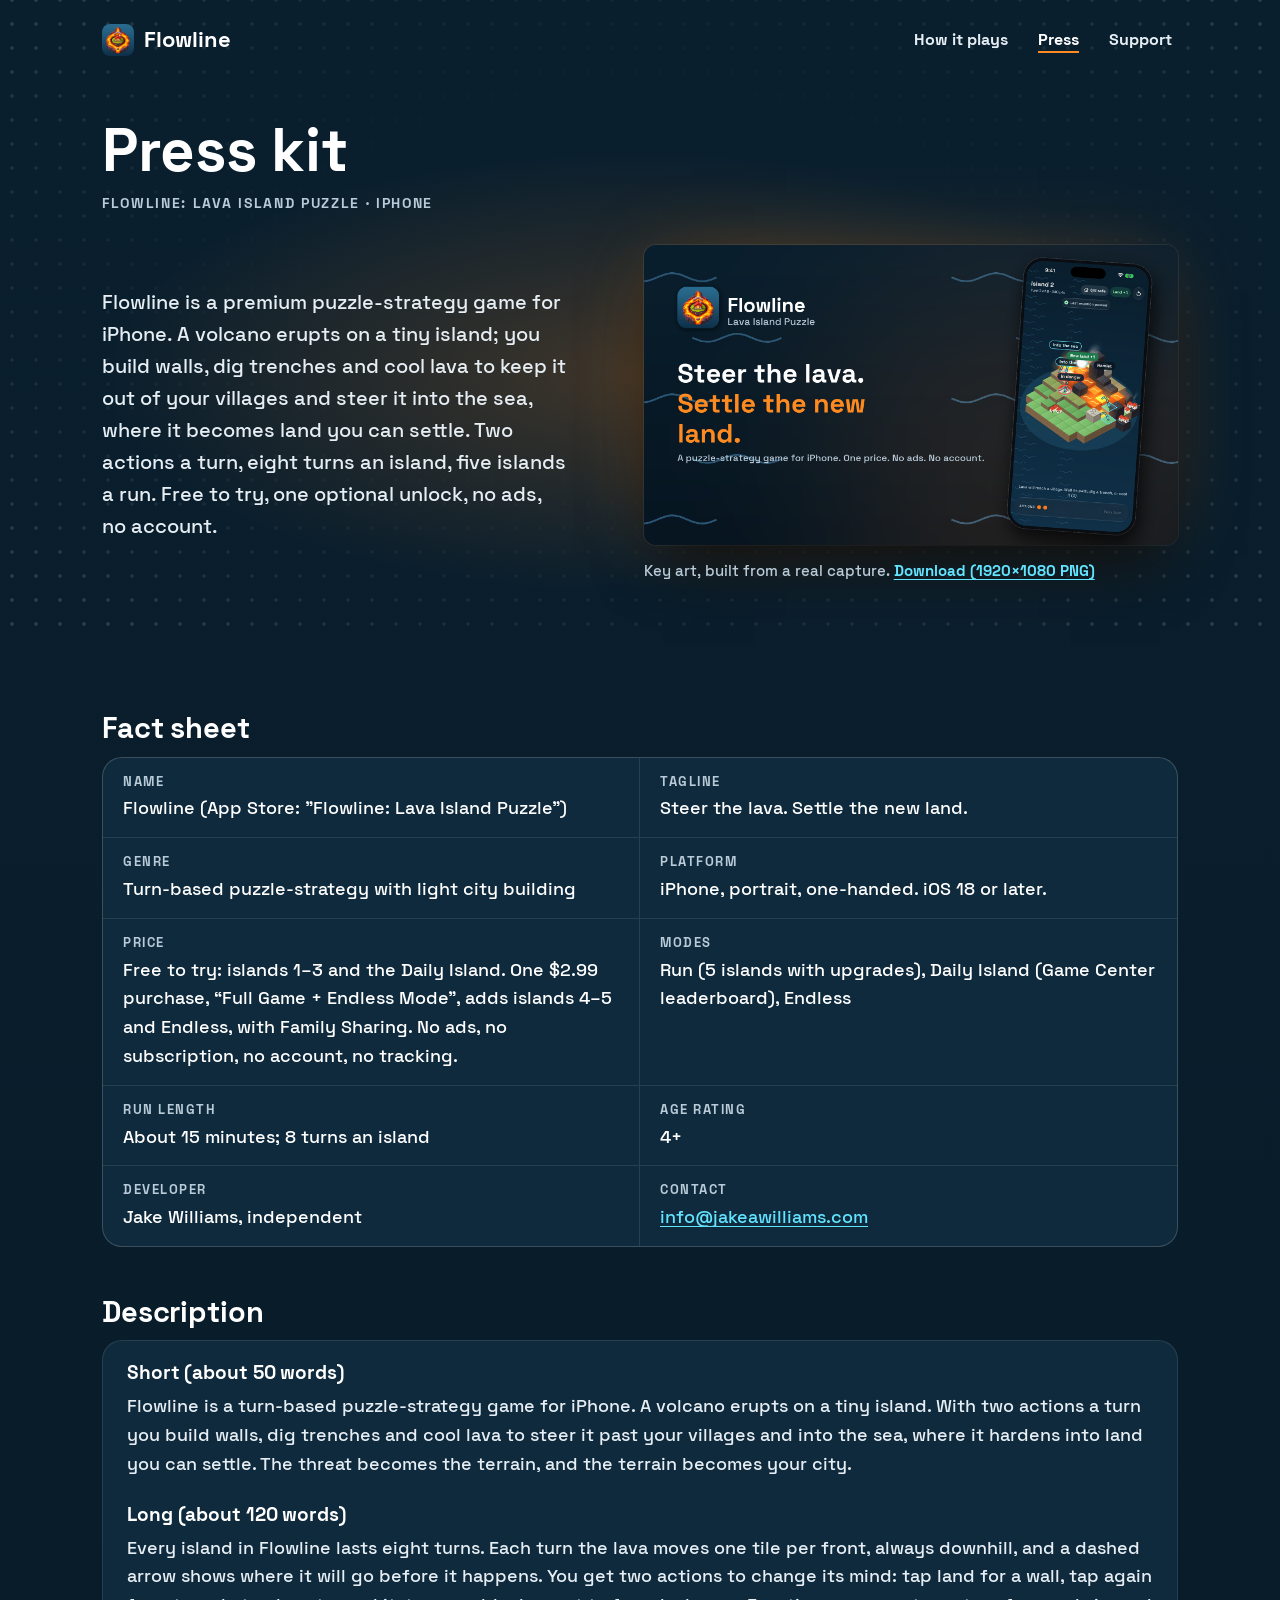
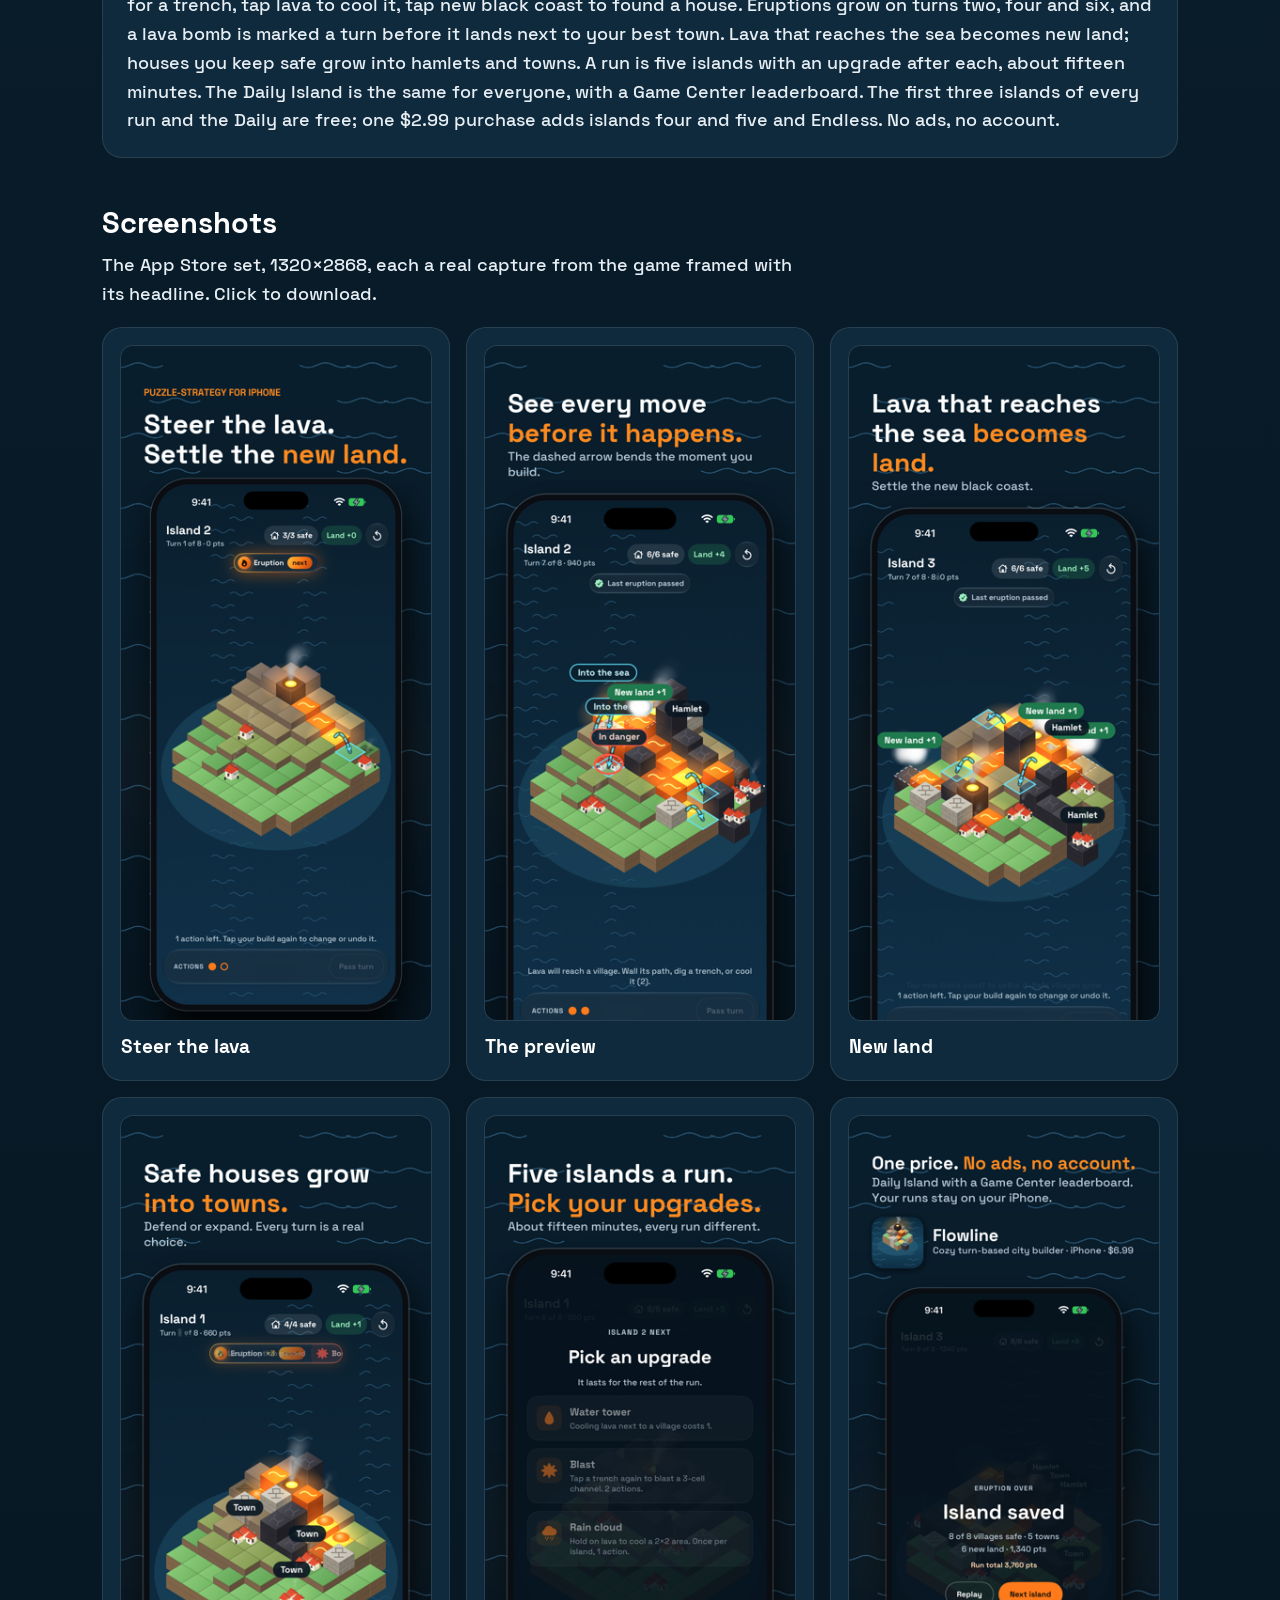
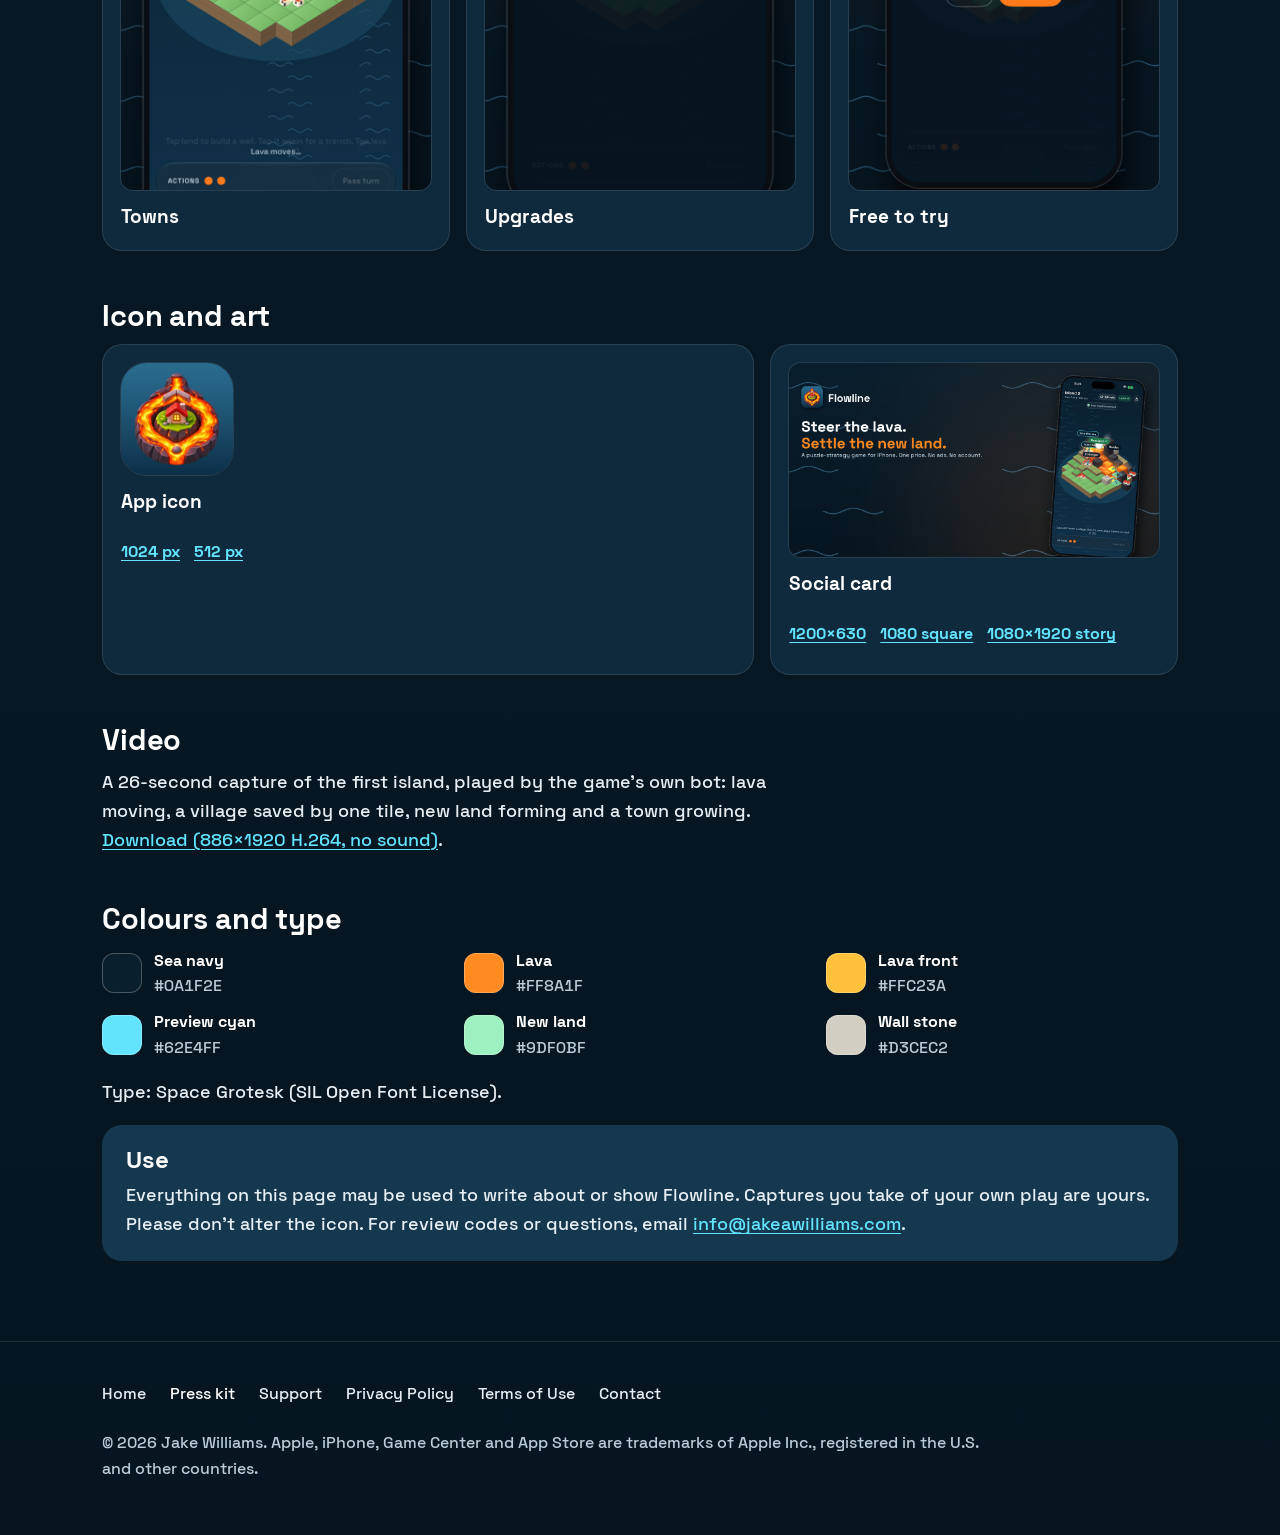
==== commit 5ad1ed76: "The unlock is $2.99 now" ====
--- a/press.html
+++ b/press.html
@@ -58,7 +58,7 @@
   <div><dt>Tagline</dt><dd>Steer the lava. Settle the new land.</dd></div>
   <div><dt>Genre</dt><dd>Turn-based puzzle-strategy with light city building</dd></div>
   <div><dt>Platform</dt><dd>iPhone, portrait, one-handed. iOS 18 or later.</dd></div>
-  <div><dt>Price</dt><dd>Free to try: islands 1–3 and the Daily Island. One $4.99 purchase, “Full Game + Endless Mode”, adds islands 4–5 and Endless, with Family Sharing. No ads, no subscription, no account, no tracking.</dd></div>
+  <div><dt>Price</dt><dd>Free to try: islands 1–3 and the Daily Island. One $2.99 purchase, “Full Game + Endless Mode”, adds islands 4–5 and Endless, with Family Sharing. No ads, no subscription, no account, no tracking.</dd></div>
   <div><dt>Modes</dt><dd>Run (5 islands with upgrades), Daily Island (Game Center leaderboard), Endless</dd></div>
   <div><dt>Run length</dt><dd>About 15 minutes; 8 turns an island</dd></div>
   <div><dt>Age rating</dt><dd>4+</dd></div>
@@ -71,7 +71,7 @@
 <h3>Short (about 50 words)</h3>
 <p>Flowline is a turn-based puzzle-strategy game for iPhone. A volcano erupts on a tiny island. With two actions a turn you build walls, dig trenches and cool lava to steer it past your villages and into the sea, where it hardens into land you can settle. The threat becomes the terrain, and the terrain becomes your city.</p>
 <h3>Long (about 120 words)</h3>
-<p>Every island in Flowline lasts eight turns. Each turn the lava moves one tile per front, always downhill, and a dashed arrow shows where it will go before it happens. You get two actions to change its mind: tap land for a wall, tap again for a trench, tap lava to cool it, tap new black coast to found a house. Eruptions grow on turns two, four and six, and a lava bomb is marked a turn before it lands next to your best town. Lava that reaches the sea becomes new land; houses you keep safe grow into hamlets and towns. A run is five islands with an upgrade after each, about fifteen minutes. The Daily Island is the same for everyone, with a Game Center leaderboard. The first three islands of every run and the Daily are free; one $4.99 purchase adds islands four and five and Endless. No ads, no account.</p>
+<p>Every island in Flowline lasts eight turns. Each turn the lava moves one tile per front, always downhill, and a dashed arrow shows where it will go before it happens. You get two actions to change its mind: tap land for a wall, tap again for a trench, tap lava to cool it, tap new black coast to found a house. Eruptions grow on turns two, four and six, and a lava bomb is marked a turn before it lands next to your best town. Lava that reaches the sea becomes new land; houses you keep safe grow into hamlets and towns. A run is five islands with an upgrade after each, about fifteen minutes. The Daily Island is the same for everyone, with a Game Center leaderboard. The first three islands of every run and the Daily are free; one $2.99 purchase adds islands four and five and Endless. No ads, no account.</p>
 </div>
 
 <h2>Screenshots</h2>
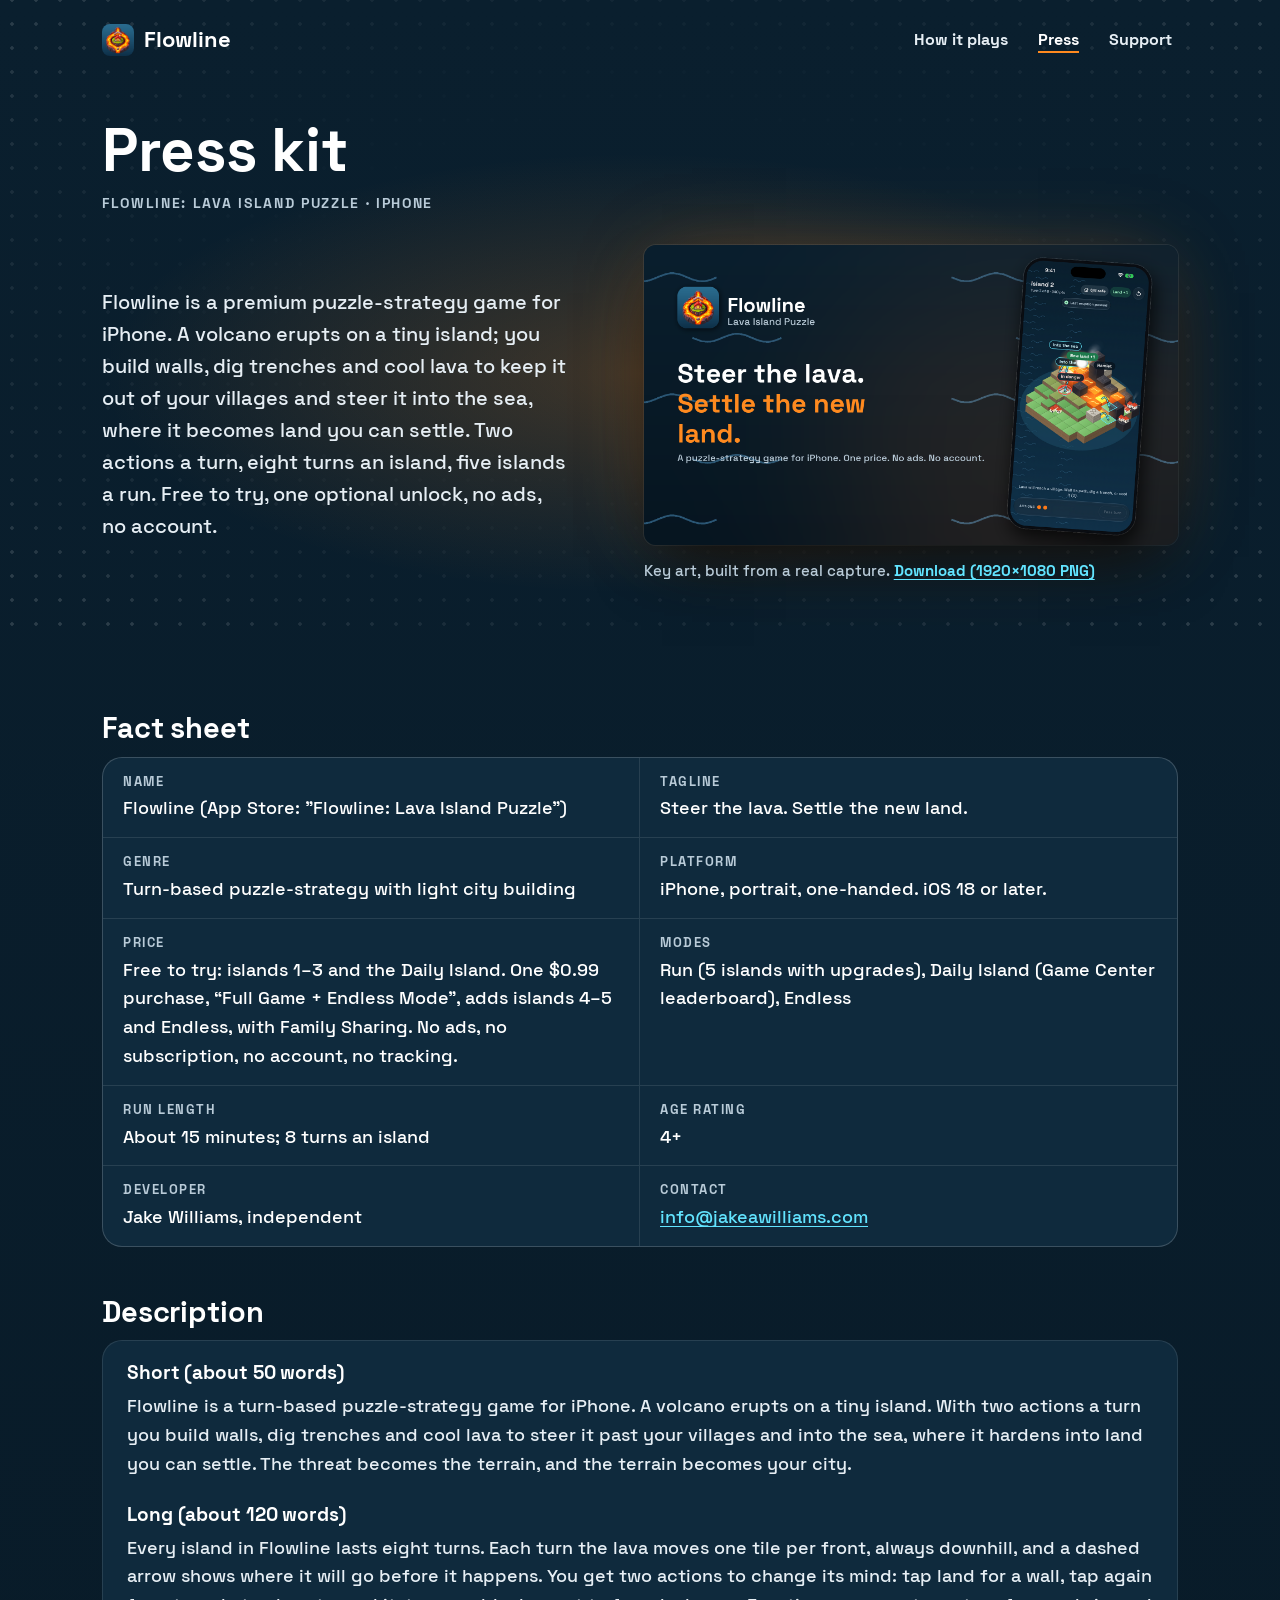
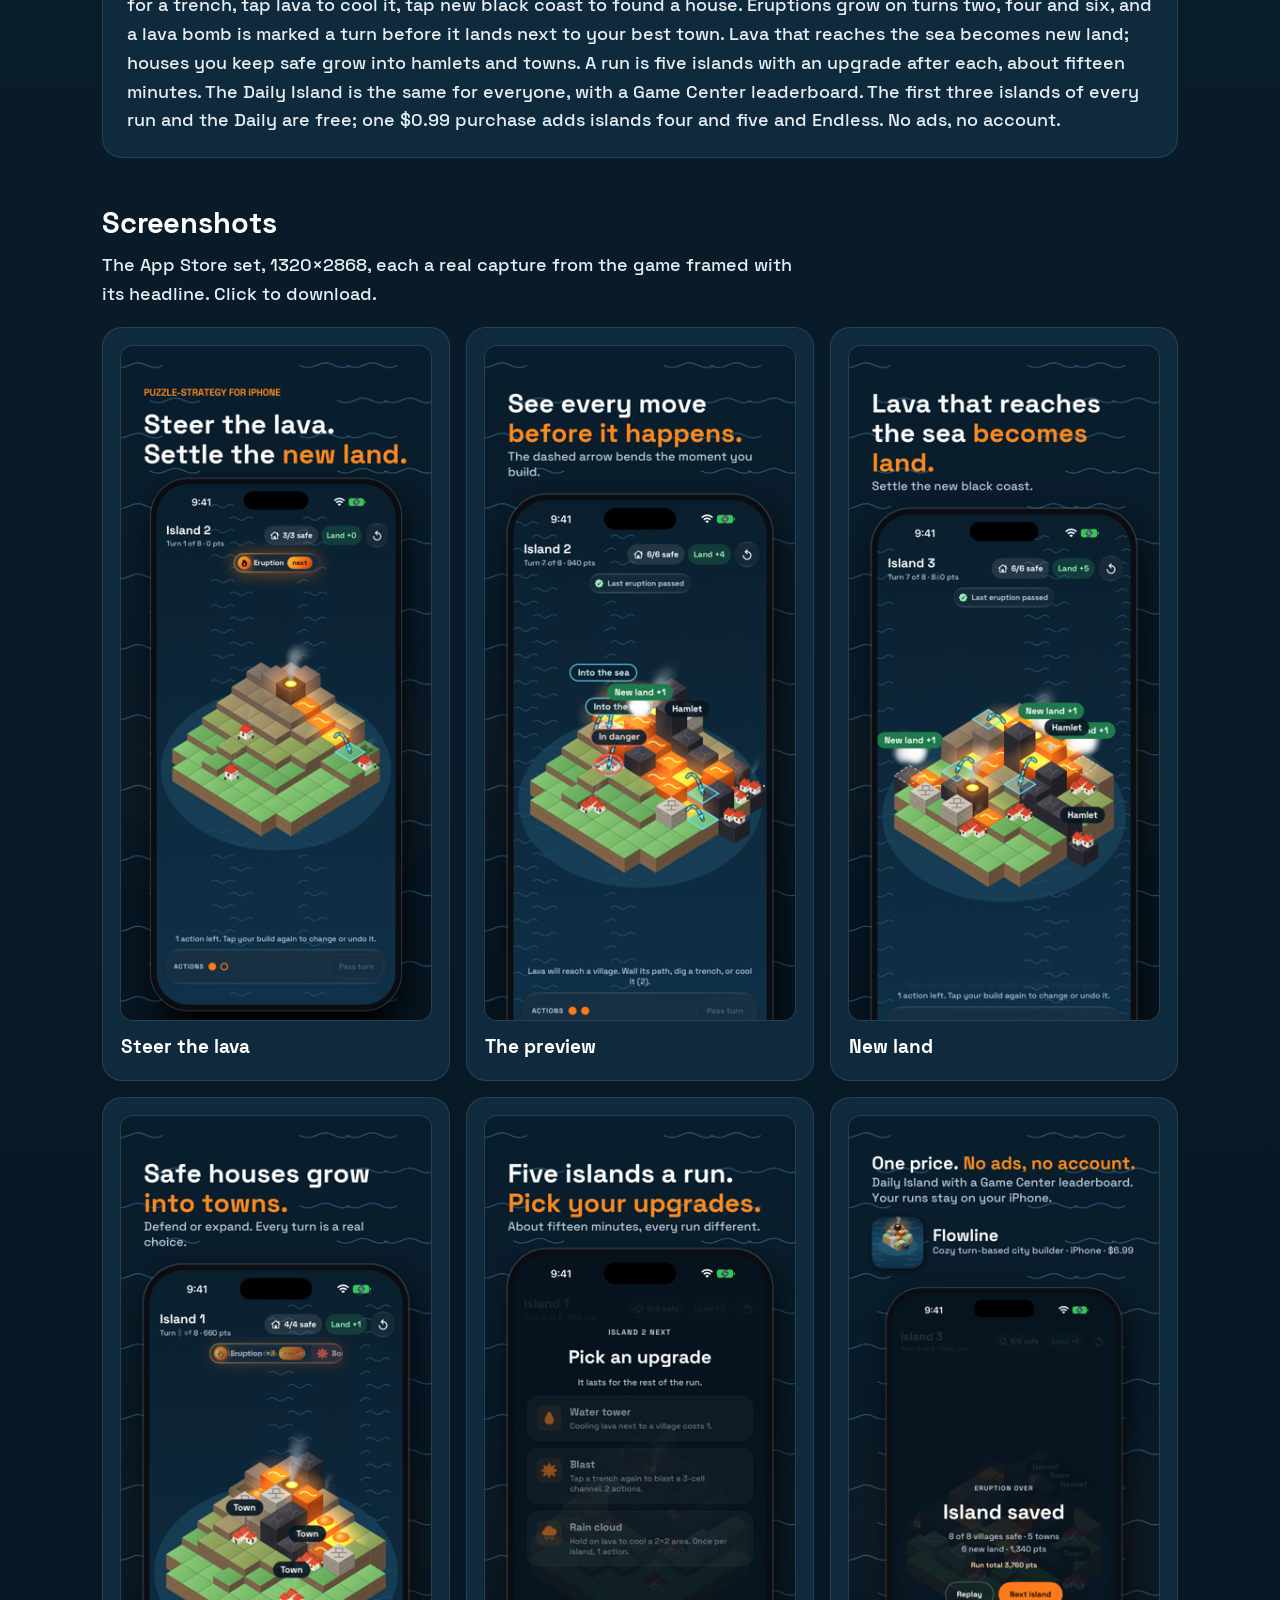
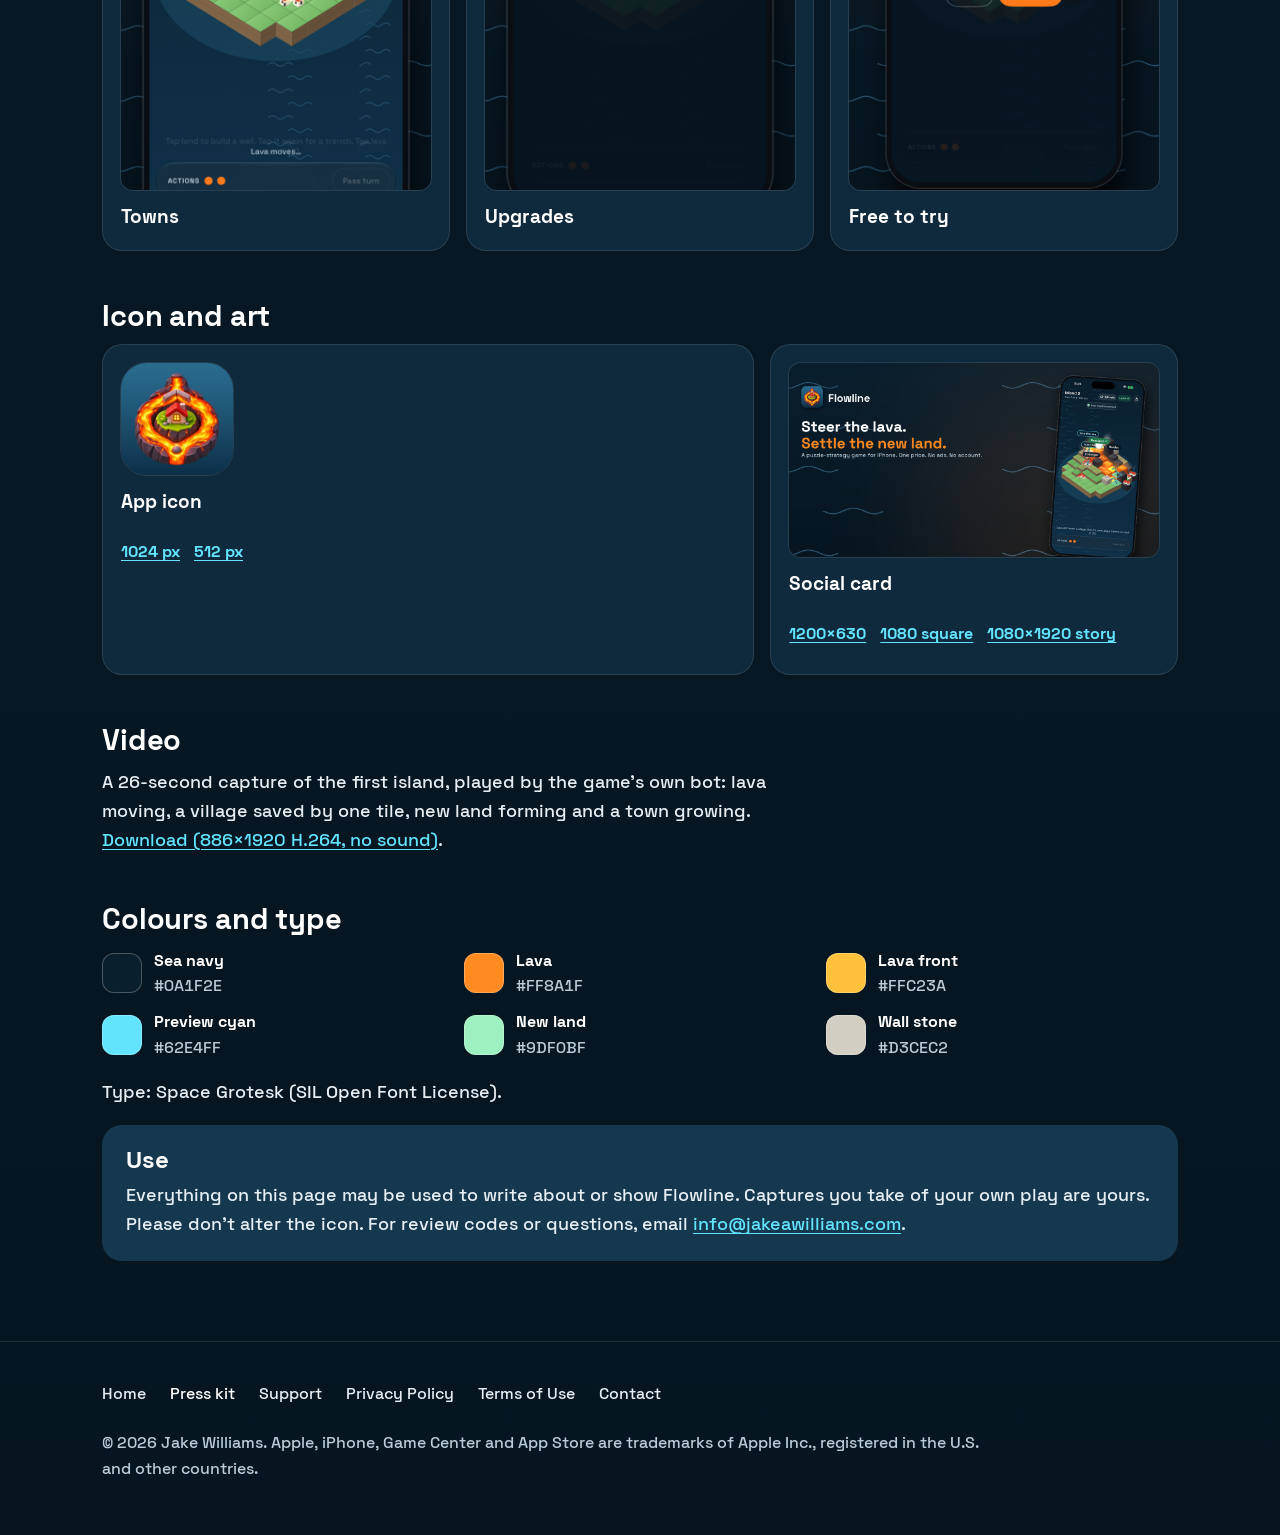
==== commit a862cf76: "The unlock is $0.99" ====
--- a/press.html
+++ b/press.html
@@ -58,7 +58,7 @@
   <div><dt>Tagline</dt><dd>Steer the lava. Settle the new land.</dd></div>
   <div><dt>Genre</dt><dd>Turn-based puzzle-strategy with light city building</dd></div>
   <div><dt>Platform</dt><dd>iPhone, portrait, one-handed. iOS 18 or later.</dd></div>
-  <div><dt>Price</dt><dd>Free to try: islands 1–3 and the Daily Island. One $2.99 purchase, “Full Game + Endless Mode”, adds islands 4–5 and Endless, with Family Sharing. No ads, no subscription, no account, no tracking.</dd></div>
+  <div><dt>Price</dt><dd>Free to try: islands 1–3 and the Daily Island. One $0.99 purchase, “Full Game + Endless Mode”, adds islands 4–5 and Endless, with Family Sharing. No ads, no subscription, no account, no tracking.</dd></div>
   <div><dt>Modes</dt><dd>Run (5 islands with upgrades), Daily Island (Game Center leaderboard), Endless</dd></div>
   <div><dt>Run length</dt><dd>About 15 minutes; 8 turns an island</dd></div>
   <div><dt>Age rating</dt><dd>4+</dd></div>
@@ -71,7 +71,7 @@
 <h3>Short (about 50 words)</h3>
 <p>Flowline is a turn-based puzzle-strategy game for iPhone. A volcano erupts on a tiny island. With two actions a turn you build walls, dig trenches and cool lava to steer it past your villages and into the sea, where it hardens into land you can settle. The threat becomes the terrain, and the terrain becomes your city.</p>
 <h3>Long (about 120 words)</h3>
-<p>Every island in Flowline lasts eight turns. Each turn the lava moves one tile per front, always downhill, and a dashed arrow shows where it will go before it happens. You get two actions to change its mind: tap land for a wall, tap again for a trench, tap lava to cool it, tap new black coast to found a house. Eruptions grow on turns two, four and six, and a lava bomb is marked a turn before it lands next to your best town. Lava that reaches the sea becomes new land; houses you keep safe grow into hamlets and towns. A run is five islands with an upgrade after each, about fifteen minutes. The Daily Island is the same for everyone, with a Game Center leaderboard. The first three islands of every run and the Daily are free; one $2.99 purchase adds islands four and five and Endless. No ads, no account.</p>
+<p>Every island in Flowline lasts eight turns. Each turn the lava moves one tile per front, always downhill, and a dashed arrow shows where it will go before it happens. You get two actions to change its mind: tap land for a wall, tap again for a trench, tap lava to cool it, tap new black coast to found a house. Eruptions grow on turns two, four and six, and a lava bomb is marked a turn before it lands next to your best town. Lava that reaches the sea becomes new land; houses you keep safe grow into hamlets and towns. A run is five islands with an upgrade after each, about fifteen minutes. The Daily Island is the same for everyone, with a Game Center leaderboard. The first three islands of every run and the Daily are free; one $0.99 purchase adds islands four and five and Endless. No ads, no account.</p>
 </div>
 
 <h2>Screenshots</h2>
